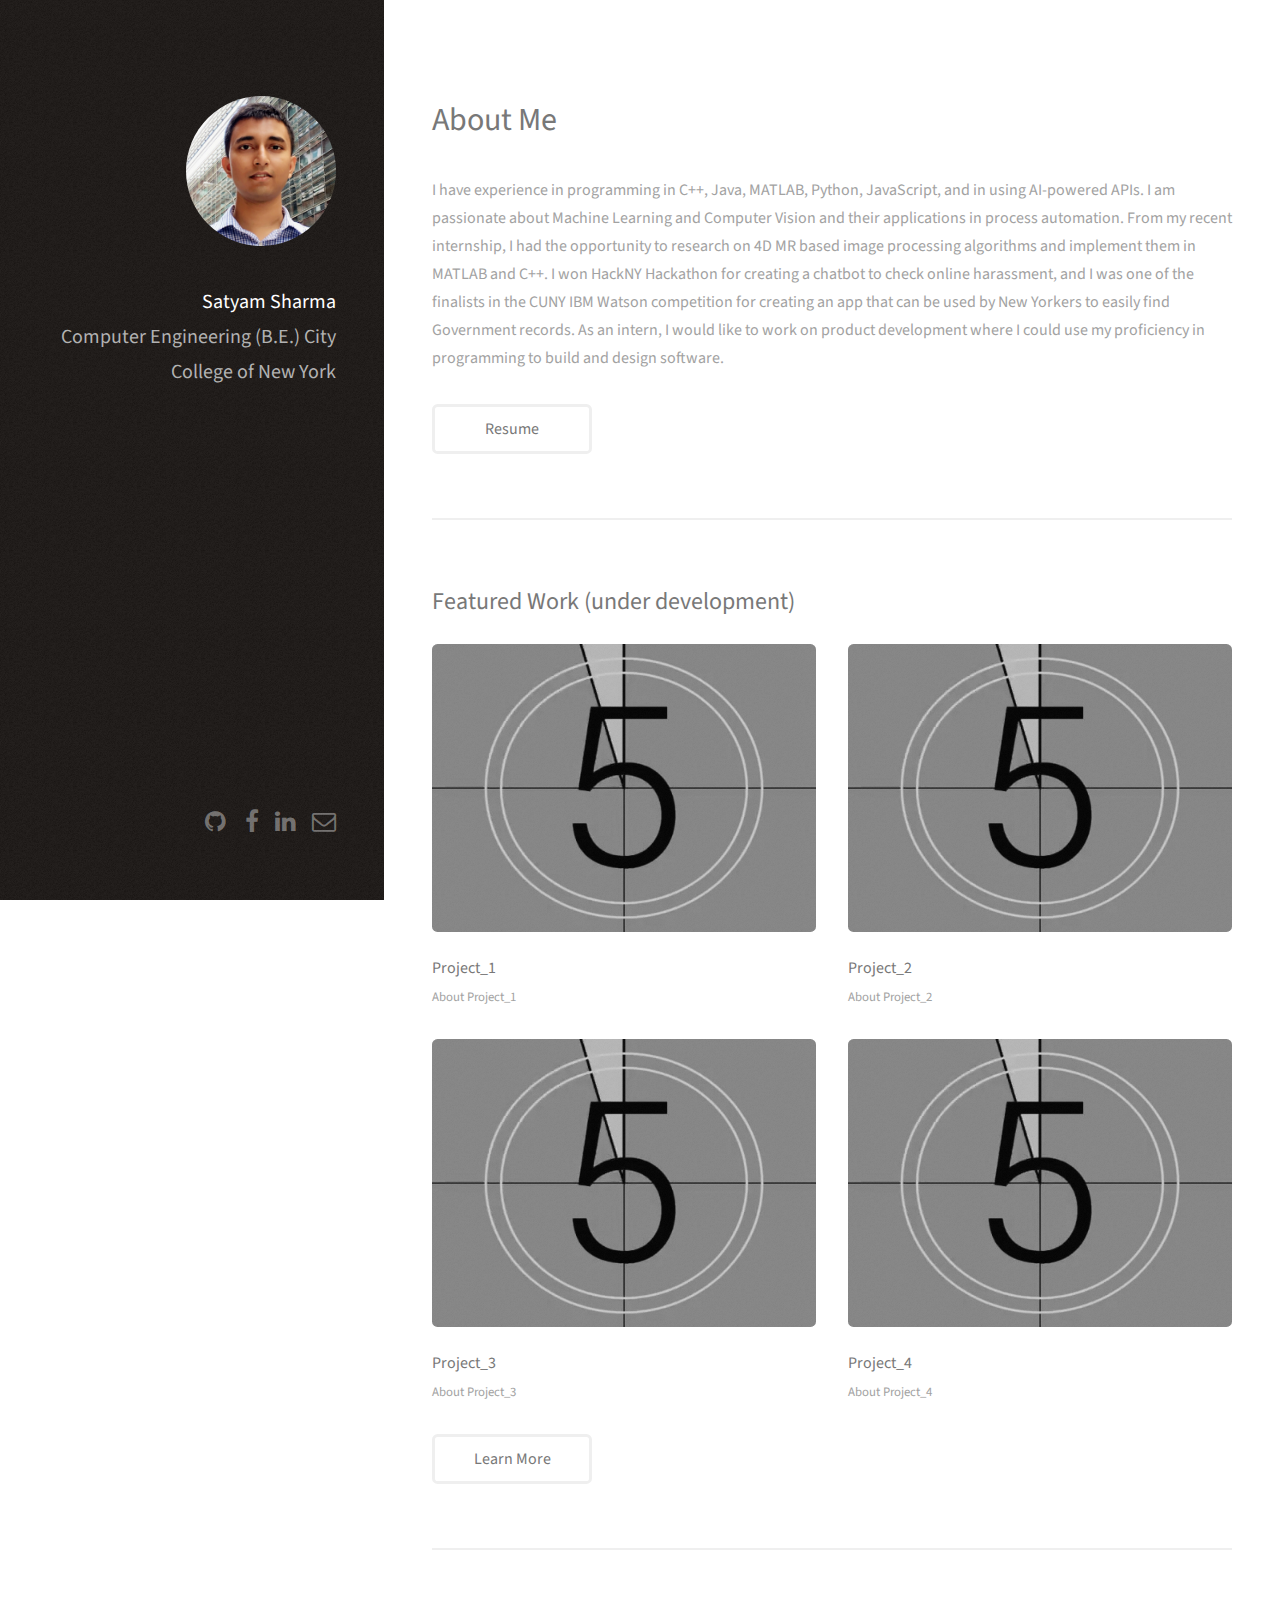
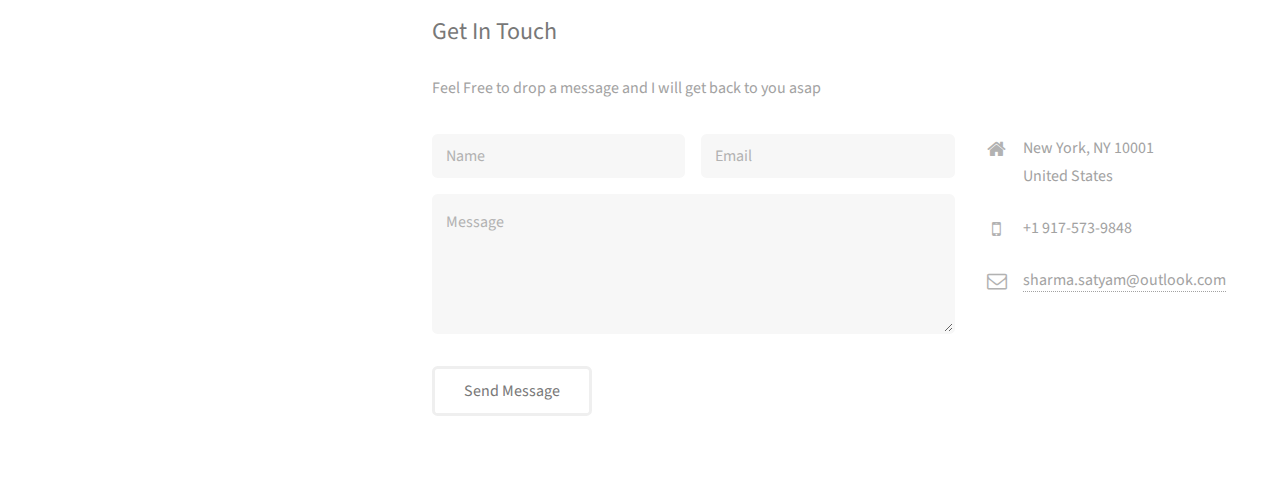
==== index.html @ 36cfca8f "typo fixed" ====
<!DOCTYPE HTML>
<html>
	<head>
		<title>Satyam Sharma</title>

		<meta name="viewport" content="width=device-width, initial-scale=1, shrink-to-fit=no">
		<meta name="description" content="Portfolio Website">
		<meta name="author" content="Satyam">
		<link rel="icon" href="images/icon.png">

		<meta charset="utf-8" />
		<meta name="viewport" content="width=device-width, initial-scale=1" />
		<!--[if lte IE 8]><script src="assets/js/ie/html5shiv.js"></script><![endif]-->
		<link rel="stylesheet" href="assets/css/main.css" />
		<!--[if lte IE 8]><link rel="stylesheet" href="assets/css/ie8.css" /><![endif]-->
	</head>
	<body id="top">

		<!-- Header -->
			<header id="header">
				<div class="inner">
					<img style="width: 150px; height: 150px; border-radius: 100%; margin-bottom: 30px" src="images/avatar.jpg" alt="" />
					<h1><strong>Satyam Sharma</strong> <br >
					<p>Computer Engineering (B.E.) </br> City College of New York</p></h1>
				</div>
			</header>

		<!-- Main -->
			<div id="main">

				<!-- One -->
					<section id="one">
						<header class="major">
							<h2>About Me</h2>
						</header>
						<p>I have experience in programming in C++, Java, MATLAB, Python, JavaScript, and in using AI-powered APIs. I am passionate about Machine Learning and Computer Vision and their applications in process automation. From my recent internship, I had the opportunity to research on 4D MR based image processing algorithms and implement them in MATLAB and C++. I won HackNY Hackathon for creating a chatbot to check online harassment, and I was one of the finalists in the CUNY IBM Watson competition for creating an app that can be used by New Yorkers to easily find Government records. As an intern, I would like to work on product development where I could use my proficiency in programming to build and design software.</p>
						<ul class="actions">
							<li><a href="https://drive.google.com/open?id=0B1ZJjN42KtjSMlp6Q01UbFJzZDg" class="button">Resume</a></li>
						</ul>
					</section>

				<!-- Two -->
					<section id="two">
						<h2>Featured Work   (under development)</h2>
						<div class="row">
							<article class="6u 12u$(xsmall) work-item">
								<a href="images/fulls/01.gif" class="image fit thumb"><img src="images/thumbs/01.gif" alt="" /></a>
								<h3>Project_1</h3>
								<p>About Project_1</p>
							</article>
							<article class="6u$ 12u$(xsmall) work-item">
								<a href="images/fulls/01.gif" class="image fit thumb"><img src="images/thumbs/01.gif" alt="" /></a>
								<h3>Project_2</h3>
								<p>About Project_2</p>
							</article>
							<article class="6u 12u$(xsmall) work-item">
								<a href="images/fulls/01.gif" class="image fit thumb"><img src="images/thumbs/01.gif" alt="" /></a>
								<h3>Project_3</h3>
								<p>About Project_3</p>
							</article>
							<article class="6u$ 12u$(xsmall) work-item">
								<a href="images/fulls/01.gif" class="image fit thumb"><img src="images/thumbs/01.gif" alt="" /></a>
								<h3>Project_4</h3>
								<p>About Project_4</p>
						</div>
						<ul class="actions">
							<li><a href="#" class="button">Learn More</a></li>
						</ul>
					</section>

				<!-- Three -->
					<section id="three">
						<h2>Get In Touch</h2>
						<p>Feel Free to drop a message and I will get back to you asap</p>
						<div class="row">
							<div class="8u 12u$(small)">
								<form method="post" action="#">
									<div class="row uniform 50%">
										<div class="6u 12u$(xsmall)"><input type="text" name="name" id="name" placeholder="Name" /></div>
										<div class="6u$ 12u$(xsmall)"><input type="email" name="email" id="email" placeholder="Email" /></div>
										<div class="12u$"><textarea name="message" id="message" placeholder="Message" rows="4"></textarea></div>
									</div>
								</form>
								<ul class="actions">
									<li><input type="submit" value="Send Message" /></li>
								</ul>
							</div>
							<div class="4u$ 12u$(small)">
								<ul class="labeled-icons">
									<li>
										<h3 class="icon fa-home"><span class="label">Address</span></h3>
										New York, NY 10001<br />
										United States
									</li>
									<li>
										<h3 class="icon fa-mobile"><span class="label">Phone</span></h3>
										+1  917-573-9848
									</li>
									<li>
										<h3 class="icon fa-envelope-o"><span class="label">Email</span></h3>
										<a href="#">sharma.satyam@outlook.com</a>
									</li>
								</ul>
							</div>
						</div>
					</section>

			</div>

		<!-- Footer -->
			<footer id="footer">
				<div class="inner">
					<ul class="icons">
						<li><a href="https://github.com/satyamsharma" class="icon fa-github"><span class="label">Github</span></a></li>
						<li><a href="https://www.facebook.com/HeySatyam" class="icon fa-facebook"><span class="label">Facebook</span></a>
						<li><a href="https://www.linkedin.com/in/heysatyam/" class="icon fa-linkedin"><span class="label">LinkedIn</span></a>
						<li><a href="mailto: sharma.satyam@outlook.com" class="icon fa-envelope-o"><span class="label">Email</span></a></li>
					</ul>
					<ul class="copyright">
						<!--<li>&copy; Satyam</li><li>Design: <a href="">HTML5</a></li>-->
					</ul>
				</div>
			</footer>

		<!-- Scripts -->
			<script src="assets/js/jquery.min.js"></script>
			<script src="assets/js/jquery.poptrox.min.js"></script>
			<script src="assets/js/skel.min.js"></script>
			<script src="assets/js/util.js"></script>
			<!--[if lte IE 8]><script src="assets/js/ie/respond.min.js"></script><![endif]-->
			<script src="assets/js/main.js"></script>

	</body>
</html>
---- assets/css/main.css ----
@import url("font-awesome.min.css");
@import url("https://fonts.googleapis.com/css?family=Source+Sans+Pro:400,400italic");

/*
	Strata by HTML5 UP
	html5up.net | @ajlkn
	Free for personal and commercial use under the CCA 3.0 license (html5up.net/license)
*/

/* Reset */

	html, body, div, span, applet, object, iframe, h1, h2, h3, h4, h5, h6, p, blockquote, pre, a, abbr, acronym, address, big, cite, code, del, dfn, em, img, ins, kbd, q, s, samp, small, strike, strong, sub, sup, tt, var, b, u, i, center, dl, dt, dd, ol, ul, li, fieldset, form, label, legend, table, caption, tbody, tfoot, thead, tr, th, td, article, aside, canvas, details, embed, figure, figcaption, footer, header, hgroup, menu, nav, output, ruby, section, summary, time, mark, audio, video {
		margin: 0;
		padding: 0;
		border: 0;
		font-size: 100%;
		font: inherit;
		vertical-align: baseline;
	}

	article, aside, details, figcaption, figure, footer, header, hgroup, menu, nav, section {
		display: block;
	}

	body {
		line-height: 1;
	}

	ol, ul {
		list-style: none;
	}

	blockquote, q {
		quotes: none;
	}

	blockquote:before, blockquote:after, q:before, q:after {
		content: '';
		content: none;
	}

	table {
		border-collapse: collapse;
		border-spacing: 0;
	}

	body {
		-webkit-text-size-adjust: none;
	}

/* Box Model */

	*, *:before, *:after {
		-moz-box-sizing: border-box;
		-webkit-box-sizing: border-box;
		box-sizing: border-box;
	}

/* Containers */

	.container {
		margin-left: auto;
		margin-right: auto;
	}

	.container.\31 25\25 {
		width: 100%;
		max-width: 1200px;
		min-width: 960px;
	}

	.container.\37 5\25 {
		width: 720px;
	}

	.container.\35 0\25 {
		width: 480px;
	}

	.container.\32 5\25 {
		width: 240px;
	}

	.container {
		width: 960px;
	}

	@media screen and (max-width: 1800px) {

		.container.\31 25\25 {
			width: 100%;
			max-width: 1200px;
			min-width: 960px;
		}

		.container.\37 5\25 {
			width: 720px;
		}

		.container.\35 0\25 {
			width: 480px;
		}

		.container.\32 5\25 {
			width: 240px;
		}

		.container {
			width: 960px;
		}

	}

	@media screen and (max-width: 1280px) {

		.container.\31 25\25 {
			width: 100%;
			max-width: 1200px;
			min-width: 960px;
		}

		.container.\37 5\25 {
			width: 720px;
		}

		.container.\35 0\25 {
			width: 480px;
		}

		.container.\32 5\25 {
			width: 240px;
		}

		.container {
			width: 960px;
		}

	}

	@media screen and (max-width: 980px) {

		.container.\31 25\25 {
			width: 100%;
			max-width: 1200px;
			min-width: 960px;
		}

		.container.\37 5\25 {
			width: 720px;
		}

		.container.\35 0\25 {
			width: 480px;
		}

		.container.\32 5\25 {
			width: 240px;
		}

		.container {
			width: 960px;
		}

	}

	@media screen and (max-width: 736px) {

		.container.\31 25\25 {
			width: 100%;
			max-width: 1200px;
			min-width: 960px;
		}

		.container.\37 5\25 {
			width: 720px;
		}

		.container.\35 0\25 {
			width: 480px;
		}

		.container.\32 5\25 {
			width: 240px;
		}

		.container {
			width: 960px;
		}

	}

	@media screen and (max-width: 480px) {

		.container.\31 25\25 {
			width: 100%;
			max-width: 1200px;
			min-width: 960px;
		}

		.container.\37 5\25 {
			width: 720px;
		}

		.container.\35 0\25 {
			width: 480px;
		}

		.container.\32 5\25 {
			width: 240px;
		}

		.container {
			width: 960px;
		}

	}

/* Grid */

	.row {
		border-bottom: solid 1px transparent;
		-moz-box-sizing: border-box;
		-webkit-box-sizing: border-box;
		box-sizing: border-box;
	}

	.row > * {
		float: left;
		-moz-box-sizing: border-box;
		-webkit-box-sizing: border-box;
		box-sizing: border-box;
	}

	.row:after, .row:before {
		content: '';
		display: block;
		clear: both;
		height: 0;
	}

	.row.uniform > * > :first-child {
		margin-top: 0;
	}

	.row.uniform > * > :last-child {
		margin-bottom: 0;
	}

	.row.\30 \25 > * {
		padding: 0 0 0 0em;
	}

	.row.\30 \25 {
		margin: 0 0 -1px 0em;
	}

	.row.uniform.\30 \25 > * {
		padding: 0em 0 0 0em;
	}

	.row.uniform.\30 \25 {
		margin: 0em 0 -1px 0em;
	}

	.row > * {
		padding: 0 0 0 2.5em;
	}

	.row {
		margin: 0 0 -1px -2.5em;
	}

	.row.uniform > * {
		padding: 2.5em 0 0 2.5em;
	}

	.row.uniform {
		margin: -2.5em 0 -1px -2.5em;
	}

	.row.\32 00\25 > * {
		padding: 0 0 0 5em;
	}

	.row.\32 00\25 {
		margin: 0 0 -1px -5em;
	}

	.row.uniform.\32 00\25 > * {
		padding: 5em 0 0 5em;
	}

	.row.uniform.\32 00\25 {
		margin: -5em 0 -1px -5em;
	}

	.row.\31 50\25 > * {
		padding: 0 0 0 3.75em;
	}

	.row.\31 50\25 {
		margin: 0 0 -1px -3.75em;
	}

	.row.uniform.\31 50\25 > * {
		padding: 3.75em 0 0 3.75em;
	}

	.row.uniform.\31 50\25 {
		margin: -3.75em 0 -1px -3.75em;
	}

	.row.\35 0\25 > * {
		padding: 0 0 0 1.25em;
	}

	.row.\35 0\25 {
		margin: 0 0 -1px -1.25em;
	}

	.row.uniform.\35 0\25 > * {
		padding: 1.25em 0 0 1.25em;
	}

	.row.uniform.\35 0\25 {
		margin: -1.25em 0 -1px -1.25em;
	}

	.row.\32 5\25 > * {
		padding: 0 0 0 0.625em;
	}

	.row.\32 5\25 {
		margin: 0 0 -1px -0.625em;
	}

	.row.uniform.\32 5\25 > * {
		padding: 0.625em 0 0 0.625em;
	}

	.row.uniform.\32 5\25 {
		margin: -0.625em 0 -1px -0.625em;
	}

	.\31 2u, .\31 2u\24 {
		width: 100%;
		clear: none;
		margin-left: 0;
	}

	.\31 1u, .\31 1u\24 {
		width: 91.6666666667%;
		clear: none;
		margin-left: 0;
	}

	.\31 0u, .\31 0u\24 {
		width: 83.3333333333%;
		clear: none;
		margin-left: 0;
	}

	.\39 u, .\39 u\24 {
		width: 75%;
		clear: none;
		margin-left: 0;
	}

	.\38 u, .\38 u\24 {
		width: 66.6666666667%;
		clear: none;
		margin-left: 0;
	}

	.\37 u, .\37 u\24 {
		width: 58.3333333333%;
		clear: none;
		margin-left: 0;
	}

	.\36 u, .\36 u\24 {
		width: 50%;
		clear: none;
		margin-left: 0;
	}

	.\35 u, .\35 u\24 {
		width: 41.6666666667%;
		clear: none;
		margin-left: 0;
	}

	.\34 u, .\34 u\24 {
		width: 33.3333333333%;
		clear: none;
		margin-left: 0;
	}

	.\33 u, .\33 u\24 {
		width: 25%;
		clear: none;
		margin-left: 0;
	}

	.\32 u, .\32 u\24 {
		width: 16.6666666667%;
		clear: none;
		margin-left: 0;
	}

	.\31 u, .\31 u\24 {
		width: 8.3333333333%;
		clear: none;
		margin-left: 0;
	}

	.\31 2u\24 + *,
	.\31 1u\24 + *,
	.\31 0u\24 + *,
	.\39 u\24 + *,
	.\38 u\24 + *,
	.\37 u\24 + *,
	.\36 u\24 + *,
	.\35 u\24 + *,
	.\34 u\24 + *,
	.\33 u\24 + *,
	.\32 u\24 + *,
	.\31 u\24 + * {
		clear: left;
	}

	.\-11u {
		margin-left: 91.66667%;
	}

	.\-10u {
		margin-left: 83.33333%;
	}

	.\-9u {
		margin-left: 75%;
	}

	.\-8u {
		margin-left: 66.66667%;
	}

	.\-7u {
		margin-left: 58.33333%;
	}

	.\-6u {
		margin-left: 50%;
	}

	.\-5u {
		margin-left: 41.66667%;
	}

	.\-4u {
		margin-left: 33.33333%;
	}

	.\-3u {
		margin-left: 25%;
	}

	.\-2u {
		margin-left: 16.66667%;
	}

	.\-1u {
		margin-left: 8.33333%;
	}

	@media screen and (max-width: 1800px) {

		.row > * {
			padding: 0 0 0 2.5em;
		}

		.row {
			margin: 0 0 -1px -2.5em;
		}

		.row.uniform > * {
			padding: 2.5em 0 0 2.5em;
		}

		.row.uniform {
			margin: -2.5em 0 -1px -2.5em;
		}

		.row.\32 00\25 > * {
			padding: 0 0 0 5em;
		}

		.row.\32 00\25 {
			margin: 0 0 -1px -5em;
		}

		.row.uniform.\32 00\25 > * {
			padding: 5em 0 0 5em;
		}

		.row.uniform.\32 00\25 {
			margin: -5em 0 -1px -5em;
		}

		.row.\31 50\25 > * {
			padding: 0 0 0 3.75em;
		}

		.row.\31 50\25 {
			margin: 0 0 -1px -3.75em;
		}

		.row.uniform.\31 50\25 > * {
			padding: 3.75em 0 0 3.75em;
		}

		.row.uniform.\31 50\25 {
			margin: -3.75em 0 -1px -3.75em;
		}

		.row.\35 0\25 > * {
			padding: 0 0 0 1.25em;
		}

		.row.\35 0\25 {
			margin: 0 0 -1px -1.25em;
		}

		.row.uniform.\35 0\25 > * {
			padding: 1.25em 0 0 1.25em;
		}

		.row.uniform.\35 0\25 {
			margin: -1.25em 0 -1px -1.25em;
		}

		.row.\32 5\25 > * {
			padding: 0 0 0 0.625em;
		}

		.row.\32 5\25 {
			margin: 0 0 -1px -0.625em;
		}

		.row.uniform.\32 5\25 > * {
			padding: 0.625em 0 0 0.625em;
		}

		.row.uniform.\32 5\25 {
			margin: -0.625em 0 -1px -0.625em;
		}

		.\31 2u\28xlarge\29, .\31 2u\24\28xlarge\29 {
			width: 100%;
			clear: none;
			margin-left: 0;
		}

		.\31 1u\28xlarge\29, .\31 1u\24\28xlarge\29 {
			width: 91.6666666667%;
			clear: none;
			margin-left: 0;
		}

		.\31 0u\28xlarge\29, .\31 0u\24\28xlarge\29 {
			width: 83.3333333333%;
			clear: none;
			margin-left: 0;
		}

		.\39 u\28xlarge\29, .\39 u\24\28xlarge\29 {
			width: 75%;
			clear: none;
			margin-left: 0;
		}

		.\38 u\28xlarge\29, .\38 u\24\28xlarge\29 {
			width: 66.6666666667%;
			clear: none;
			margin-left: 0;
		}

		.\37 u\28xlarge\29, .\37 u\24\28xlarge\29 {
			width: 58.3333333333%;
			clear: none;
			margin-left: 0;
		}

		.\36 u\28xlarge\29, .\36 u\24\28xlarge\29 {
			width: 50%;
			clear: none;
			margin-left: 0;
		}

		.\35 u\28xlarge\29, .\35 u\24\28xlarge\29 {
			width: 41.6666666667%;
			clear: none;
			margin-left: 0;
		}

		.\34 u\28xlarge\29, .\34 u\24\28xlarge\29 {
			width: 33.3333333333%;
			clear: none;
			margin-left: 0;
		}

		.\33 u\28xlarge\29, .\33 u\24\28xlarge\29 {
			width: 25%;
			clear: none;
			margin-left: 0;
		}

		.\32 u\28xlarge\29, .\32 u\24\28xlarge\29 {
			width: 16.6666666667%;
			clear: none;
			margin-left: 0;
		}

		.\31 u\28xlarge\29, .\31 u\24\28xlarge\29 {
			width: 8.3333333333%;
			clear: none;
			margin-left: 0;
		}

		.\31 2u\24\28xlarge\29 + *,
		.\31 1u\24\28xlarge\29 + *,
		.\31 0u\24\28xlarge\29 + *,
		.\39 u\24\28xlarge\29 + *,
		.\38 u\24\28xlarge\29 + *,
		.\37 u\24\28xlarge\29 + *,
		.\36 u\24\28xlarge\29 + *,
		.\35 u\24\28xlarge\29 + *,
		.\34 u\24\28xlarge\29 + *,
		.\33 u\24\28xlarge\29 + *,
		.\32 u\24\28xlarge\29 + *,
		.\31 u\24\28xlarge\29 + * {
			clear: left;
		}

		.\-11u\28xlarge\29 {
			margin-left: 91.66667%;
		}

		.\-10u\28xlarge\29 {
			margin-left: 83.33333%;
		}

		.\-9u\28xlarge\29 {
			margin-left: 75%;
		}

		.\-8u\28xlarge\29 {
			margin-left: 66.66667%;
		}

		.\-7u\28xlarge\29 {
			margin-left: 58.33333%;
		}

		.\-6u\28xlarge\29 {
			margin-left: 50%;
		}

		.\-5u\28xlarge\29 {
			margin-left: 41.66667%;
		}

		.\-4u\28xlarge\29 {
			margin-left: 33.33333%;
		}

		.\-3u\28xlarge\29 {
			margin-left: 25%;
		}

		.\-2u\28xlarge\29 {
			margin-left: 16.66667%;
		}

		.\-1u\28xlarge\29 {
			margin-left: 8.33333%;
		}

	}

	@media screen and (max-width: 1280px) {

		.row > * {
			padding: 0 0 0 2em;
		}

		.row {
			margin: 0 0 -1px -2em;
		}

		.row.uniform > * {
			padding: 2em 0 0 2em;
		}

		.row.uniform {
			margin: -2em 0 -1px -2em;
		}

		.row.\32 00\25 > * {
			padding: 0 0 0 4em;
		}

		.row.\32 00\25 {
			margin: 0 0 -1px -4em;
		}

		.row.uniform.\32 00\25 > * {
			padding: 4em 0 0 4em;
		}

		.row.uniform.\32 00\25 {
			margin: -4em 0 -1px -4em;
		}

		.row.\31 50\25 > * {
			padding: 0 0 0 3em;
		}

		.row.\31 50\25 {
			margin: 0 0 -1px -3em;
		}

		.row.uniform.\31 50\25 > * {
			padding: 3em 0 0 3em;
		}

		.row.uniform.\31 50\25 {
			margin: -3em 0 -1px -3em;
		}

		.row.\35 0\25 > * {
			padding: 0 0 0 1em;
		}

		.row.\35 0\25 {
			margin: 0 0 -1px -1em;
		}

		.row.uniform.\35 0\25 > * {
			padding: 1em 0 0 1em;
		}

		.row.uniform.\35 0\25 {
			margin: -1em 0 -1px -1em;
		}

		.row.\32 5\25 > * {
			padding: 0 0 0 0.5em;
		}

		.row.\32 5\25 {
			margin: 0 0 -1px -0.5em;
		}

		.row.uniform.\32 5\25 > * {
			padding: 0.5em 0 0 0.5em;
		}

		.row.uniform.\32 5\25 {
			margin: -0.5em 0 -1px -0.5em;
		}

		.\31 2u\28large\29, .\31 2u\24\28large\29 {
			width: 100%;
			clear: none;
			margin-left: 0;
		}

		.\31 1u\28large\29, .\31 1u\24\28large\29 {
			width: 91.6666666667%;
			clear: none;
			margin-left: 0;
		}

		.\31 0u\28large\29, .\31 0u\24\28large\29 {
			width: 83.3333333333%;
			clear: none;
			margin-left: 0;
		}

		.\39 u\28large\29, .\39 u\24\28large\29 {
			width: 75%;
			clear: none;
			margin-left: 0;
		}

		.\38 u\28large\29, .\38 u\24\28large\29 {
			width: 66.6666666667%;
			clear: none;
			margin-left: 0;
		}

		.\37 u\28large\29, .\37 u\24\28large\29 {
			width: 58.3333333333%;
			clear: none;
			margin-left: 0;
		}

		.\36 u\28large\29, .\36 u\24\28large\29 {
			width: 50%;
			clear: none;
			margin-left: 0;
		}

		.\35 u\28large\29, .\35 u\24\28large\29 {
			width: 41.6666666667%;
			clear: none;
			margin-left: 0;
		}

		.\34 u\28large\29, .\34 u\24\28large\29 {
			width: 33.3333333333%;
			clear: none;
			margin-left: 0;
		}

		.\33 u\28large\29, .\33 u\24\28large\29 {
			width: 25%;
			clear: none;
			margin-left: 0;
		}

		.\32 u\28large\29, .\32 u\24\28large\29 {
			width: 16.6666666667%;
			clear: none;
			margin-left: 0;
		}

		.\31 u\28large\29, .\31 u\24\28large\29 {
			width: 8.3333333333%;
			clear: none;
			margin-left: 0;
		}

		.\31 2u\24\28large\29 + *,
		.\31 1u\24\28large\29 + *,
		.\31 0u\24\28large\29 + *,
		.\39 u\24\28large\29 + *,
		.\38 u\24\28large\29 + *,
		.\37 u\24\28large\29 + *,
		.\36 u\24\28large\29 + *,
		.\35 u\24\28large\29 + *,
		.\34 u\24\28large\29 + *,
		.\33 u\24\28large\29 + *,
		.\32 u\24\28large\29 + *,
		.\31 u\24\28large\29 + * {
			clear: left;
		}

		.\-11u\28large\29 {
			margin-left: 91.66667%;
		}

		.\-10u\28large\29 {
			margin-left: 83.33333%;
		}

		.\-9u\28large\29 {
			margin-left: 75%;
		}

		.\-8u\28large\29 {
			margin-left: 66.66667%;
		}

		.\-7u\28large\29 {
			margin-left: 58.33333%;
		}

		.\-6u\28large\29 {
			margin-left: 50%;
		}

		.\-5u\28large\29 {
			margin-left: 41.66667%;
		}

		.\-4u\28large\29 {
			margin-left: 33.33333%;
		}

		.\-3u\28large\29 {
			margin-left: 25%;
		}

		.\-2u\28large\29 {
			margin-left: 16.66667%;
		}

		.\-1u\28large\29 {
			margin-left: 8.33333%;
		}

	}

	@media screen and (max-width: 980px) {

		.row > * {
			padding: 0 0 0 2em;
		}

		.row {
			margin: 0 0 -1px -2em;
		}

		.row.uniform > * {
			padding: 2em 0 0 2em;
		}

		.row.uniform {
			margin: -2em 0 -1px -2em;
		}

		.row.\32 00\25 > * {
			padding: 0 0 0 4em;
		}

		.row.\32 00\25 {
			margin: 0 0 -1px -4em;
		}

		.row.uniform.\32 00\25 > * {
			padding: 4em 0 0 4em;
		}

		.row.uniform.\32 00\25 {
			margin: -4em 0 -1px -4em;
		}

		.row.\31 50\25 > * {
			padding: 0 0 0 3em;
		}

		.row.\31 50\25 {
			margin: 0 0 -1px -3em;
		}

		.row.uniform.\31 50\25 > * {
			padding: 3em 0 0 3em;
		}

		.row.uniform.\31 50\25 {
			margin: -3em 0 -1px -3em;
		}

		.row.\35 0\25 > * {
			padding: 0 0 0 1em;
		}

		.row.\35 0\25 {
			margin: 0 0 -1px -1em;
		}

		.row.uniform.\35 0\25 > * {
			padding: 1em 0 0 1em;
		}

		.row.uniform.\35 0\25 {
			margin: -1em 0 -1px -1em;
		}

		.row.\32 5\25 > * {
			padding: 0 0 0 0.5em;
		}

		.row.\32 5\25 {
			margin: 0 0 -1px -0.5em;
		}

		.row.uniform.\32 5\25 > * {
			padding: 0.5em 0 0 0.5em;
		}

		.row.uniform.\32 5\25 {
			margin: -0.5em 0 -1px -0.5em;
		}

		.\31 2u\28medium\29, .\31 2u\24\28medium\29 {
			width: 100%;
			clear: none;
			margin-left: 0;
		}

		.\31 1u\28medium\29, .\31 1u\24\28medium\29 {
			width: 91.6666666667%;
			clear: none;
			margin-left: 0;
		}

		.\31 0u\28medium\29, .\31 0u\24\28medium\29 {
			width: 83.3333333333%;
			clear: none;
			margin-left: 0;
		}

		.\39 u\28medium\29, .\39 u\24\28medium\29 {
			width: 75%;
			clear: none;
			margin-left: 0;
		}

		.\38 u\28medium\29, .\38 u\24\28medium\29 {
			width: 66.6666666667%;
			clear: none;
			margin-left: 0;
		}

		.\37 u\28medium\29, .\37 u\24\28medium\29 {
			width: 58.3333333333%;
			clear: none;
			margin-left: 0;
		}

		.\36 u\28medium\29, .\36 u\24\28medium\29 {
			width: 50%;
			clear: none;
			margin-left: 0;
		}

		.\35 u\28medium\29, .\35 u\24\28medium\29 {
			width: 41.6666666667%;
			clear: none;
			margin-left: 0;
		}

		.\34 u\28medium\29, .\34 u\24\28medium\29 {
			width: 33.3333333333%;
			clear: none;
			margin-left: 0;
		}

		.\33 u\28medium\29, .\33 u\24\28medium\29 {
			width: 25%;
			clear: none;
			margin-left: 0;
		}

		.\32 u\28medium\29, .\32 u\24\28medium\29 {
			width: 16.6666666667%;
			clear: none;
			margin-left: 0;
		}

		.\31 u\28medium\29, .\31 u\24\28medium\29 {
			width: 8.3333333333%;
			clear: none;
			margin-left: 0;
		}

		.\31 2u\24\28medium\29 + *,
		.\31 1u\24\28medium\29 + *,
		.\31 0u\24\28medium\29 + *,
		.\39 u\24\28medium\29 + *,
		.\38 u\24\28medium\29 + *,
		.\37 u\24\28medium\29 + *,
		.\36 u\24\28medium\29 + *,
		.\35 u\24\28medium\29 + *,
		.\34 u\24\28medium\29 + *,
		.\33 u\24\28medium\29 + *,
		.\32 u\24\28medium\29 + *,
		.\31 u\24\28medium\29 + * {
			clear: left;
		}

		.\-11u\28medium\29 {
			margin-left: 91.66667%;
		}

		.\-10u\28medium\29 {
			margin-left: 83.33333%;
		}

		.\-9u\28medium\29 {
			margin-left: 75%;
		}

		.\-8u\28medium\29 {
			margin-left: 66.66667%;
		}

		.\-7u\28medium\29 {
			margin-left: 58.33333%;
		}

		.\-6u\28medium\29 {
			margin-left: 50%;
		}

		.\-5u\28medium\29 {
			margin-left: 41.66667%;
		}

		.\-4u\28medium\29 {
			margin-left: 33.33333%;
		}

		.\-3u\28medium\29 {
			margin-left: 25%;
		}

		.\-2u\28medium\29 {
			margin-left: 16.66667%;
		}

		.\-1u\28medium\29 {
			margin-left: 8.33333%;
		}

	}

	@media screen and (max-width: 736px) {

		.row > * {
			padding: 0 0 0 1.5em;
		}

		.row {
			margin: 0 0 -1px -1.5em;
		}

		.row.uniform > * {
			padding: 1.5em 0 0 1.5em;
		}

		.row.uniform {
			margin: -1.5em 0 -1px -1.5em;
		}

		.row.\32 00\25 > * {
			padding: 0 0 0 3em;
		}

		.row.\32 00\25 {
			margin: 0 0 -1px -3em;
		}

		.row.uniform.\32 00\25 > * {
			padding: 3em 0 0 3em;
		}

		.row.uniform.\32 00\25 {
			margin: -3em 0 -1px -3em;
		}

		.row.\31 50\25 > * {
			padding: 0 0 0 2.25em;
		}

		.row.\31 50\25 {
			margin: 0 0 -1px -2.25em;
		}

		.row.uniform.\31 50\25 > * {
			padding: 2.25em 0 0 2.25em;
		}

		.row.uniform.\31 50\25 {
			margin: -2.25em 0 -1px -2.25em;
		}

		.row.\35 0\25 > * {
			padding: 0 0 0 0.75em;
		}

		.row.\35 0\25 {
			margin: 0 0 -1px -0.75em;
		}

		.row.uniform.\35 0\25 > * {
			padding: 0.75em 0 0 0.75em;
		}

		.row.uniform.\35 0\25 {
			margin: -0.75em 0 -1px -0.75em;
		}

		.row.\32 5\25 > * {
			padding: 0 0 0 0.375em;
		}

		.row.\32 5\25 {
			margin: 0 0 -1px -0.375em;
		}

		.row.uniform.\32 5\25 > * {
			padding: 0.375em 0 0 0.375em;
		}

		.row.uniform.\32 5\25 {
			margin: -0.375em 0 -1px -0.375em;
		}

		.\31 2u\28small\29, .\31 2u\24\28small\29 {
			width: 100%;
			clear: none;
			margin-left: 0;
		}

		.\31 1u\28small\29, .\31 1u\24\28small\29 {
			width: 91.6666666667%;
			clear: none;
			margin-left: 0;
		}

		.\31 0u\28small\29, .\31 0u\24\28small\29 {
			width: 83.3333333333%;
			clear: none;
			margin-left: 0;
		}

		.\39 u\28small\29, .\39 u\24\28small\29 {
			width: 75%;
			clear: none;
			margin-left: 0;
		}

		.\38 u\28small\29, .\38 u\24\28small\29 {
			width: 66.6666666667%;
			clear: none;
			margin-left: 0;
		}

		.\37 u\28small\29, .\37 u\24\28small\29 {
			width: 58.3333333333%;
			clear: none;
			margin-left: 0;
		}

		.\36 u\28small\29, .\36 u\24\28small\29 {
			width: 50%;
			clear: none;
			margin-left: 0;
		}

		.\35 u\28small\29, .\35 u\24\28small\29 {
			width: 41.6666666667%;
			clear: none;
			margin-left: 0;
		}

		.\34 u\28small\29, .\34 u\24\28small\29 {
			width: 33.3333333333%;
			clear: none;
			margin-left: 0;
		}

		.\33 u\28small\29, .\33 u\24\28small\29 {
			width: 25%;
			clear: none;
			margin-left: 0;
		}

		.\32 u\28small\29, .\32 u\24\28small\29 {
			width: 16.6666666667%;
			clear: none;
			margin-left: 0;
		}

		.\31 u\28small\29, .\31 u\24\28small\29 {
			width: 8.3333333333%;
			clear: none;
			margin-left: 0;
		}

		.\31 2u\24\28small\29 + *,
		.\31 1u\24\28small\29 + *,
		.\31 0u\24\28small\29 + *,
		.\39 u\24\28small\29 + *,
		.\38 u\24\28small\29 + *,
		.\37 u\24\28small\29 + *,
		.\36 u\24\28small\29 + *,
		.\35 u\24\28small\29 + *,
		.\34 u\24\28small\29 + *,
		.\33 u\24\28small\29 + *,
		.\32 u\24\28small\29 + *,
		.\31 u\24\28small\29 + * {
			clear: left;
		}

		.\-11u\28small\29 {
			margin-left: 91.66667%;
		}

		.\-10u\28small\29 {
			margin-left: 83.33333%;
		}

		.\-9u\28small\29 {
			margin-left: 75%;
		}

		.\-8u\28small\29 {
			margin-left: 66.66667%;
		}

		.\-7u\28small\29 {
			margin-left: 58.33333%;
		}

		.\-6u\28small\29 {
			margin-left: 50%;
		}

		.\-5u\28small\29 {
			margin-left: 41.66667%;
		}

		.\-4u\28small\29 {
			margin-left: 33.33333%;
		}

		.\-3u\28small\29 {
			margin-left: 25%;
		}

		.\-2u\28small\29 {
			margin-left: 16.66667%;
		}

		.\-1u\28small\29 {
			margin-left: 8.33333%;
		}

	}

	@media screen and (max-width: 480px) {

		.row > * {
			padding: 0 0 0 1.5em;
		}

		.row {
			margin: 0 0 -1px -1.5em;
		}

		.row.uniform > * {
			padding: 1.5em 0 0 1.5em;
		}

		.row.uniform {
			margin: -1.5em 0 -1px -1.5em;
		}

		.row.\32 00\25 > * {
			padding: 0 0 0 3em;
		}

		.row.\32 00\25 {
			margin: 0 0 -1px -3em;
		}

		.row.uniform.\32 00\25 > * {
			padding: 3em 0 0 3em;
		}

		.row.uniform.\32 00\25 {
			margin: -3em 0 -1px -3em;
		}

		.row.\31 50\25 > * {
			padding: 0 0 0 2.25em;
		}

		.row.\31 50\25 {
			margin: 0 0 -1px -2.25em;
		}

		.row.uniform.\31 50\25 > * {
			padding: 2.25em 0 0 2.25em;
		}

		.row.uniform.\31 50\25 {
			margin: -2.25em 0 -1px -2.25em;
		}

		.row.\35 0\25 > * {
			padding: 0 0 0 0.75em;
		}

		.row.\35 0\25 {
			margin: 0 0 -1px -0.75em;
		}

		.row.uniform.\35 0\25 > * {
			padding: 0.75em 0 0 0.75em;
		}

		.row.uniform.\35 0\25 {
			margin: -0.75em 0 -1px -0.75em;
		}

		.row.\32 5\25 > * {
			padding: 0 0 0 0.375em;
		}

		.row.\32 5\25 {
			margin: 0 0 -1px -0.375em;
		}

		.row.uniform.\32 5\25 > * {
			padding: 0.375em 0 0 0.375em;
		}

		.row.uniform.\32 5\25 {
			margin: -0.375em 0 -1px -0.375em;
		}

		.\31 2u\28xsmall\29, .\31 2u\24\28xsmall\29 {
			width: 100%;
			clear: none;
			margin-left: 0;
		}

		.\31 1u\28xsmall\29, .\31 1u\24\28xsmall\29 {
			width: 91.6666666667%;
			clear: none;
			margin-left: 0;
		}

		.\31 0u\28xsmall\29, .\31 0u\24\28xsmall\29 {
			width: 83.3333333333%;
			clear: none;
			margin-left: 0;
		}

		.\39 u\28xsmall\29, .\39 u\24\28xsmall\29 {
			width: 75%;
			clear: none;
			margin-left: 0;
		}

		.\38 u\28xsmall\29, .\38 u\24\28xsmall\29 {
			width: 66.6666666667%;
			clear: none;
			margin-left: 0;
		}

		.\37 u\28xsmall\29, .\37 u\24\28xsmall\29 {
			width: 58.3333333333%;
			clear: none;
			margin-left: 0;
		}

		.\36 u\28xsmall\29, .\36 u\24\28xsmall\29 {
			width: 50%;
			clear: none;
			margin-left: 0;
		}

		.\35 u\28xsmall\29, .\35 u\24\28xsmall\29 {
			width: 41.6666666667%;
			clear: none;
			margin-left: 0;
		}

		.\34 u\28xsmall\29, .\34 u\24\28xsmall\29 {
			width: 33.3333333333%;
			clear: none;
			margin-left: 0;
		}

		.\33 u\28xsmall\29, .\33 u\24\28xsmall\29 {
			width: 25%;
			clear: none;
			margin-left: 0;
		}

		.\32 u\28xsmall\29, .\32 u\24\28xsmall\29 {
			width: 16.6666666667%;
			clear: none;
			margin-left: 0;
		}

		.\31 u\28xsmall\29, .\31 u\24\28xsmall\29 {
			width: 8.3333333333%;
			clear: none;
			margin-left: 0;
		}

		.\31 2u\24\28xsmall\29 + *,
		.\31 1u\24\28xsmall\29 + *,
		.\31 0u\24\28xsmall\29 + *,
		.\39 u\24\28xsmall\29 + *,
		.\38 u\24\28xsmall\29 + *,
		.\37 u\24\28xsmall\29 + *,
		.\36 u\24\28xsmall\29 + *,
		.\35 u\24\28xsmall\29 + *,
		.\34 u\24\28xsmall\29 + *,
		.\33 u\24\28xsmall\29 + *,
		.\32 u\24\28xsmall\29 + *,
		.\31 u\24\28xsmall\29 + * {
			clear: left;
		}

		.\-11u\28xsmall\29 {
			margin-left: 91.66667%;
		}

		.\-10u\28xsmall\29 {
			margin-left: 83.33333%;
		}

		.\-9u\28xsmall\29 {
			margin-left: 75%;
		}

		.\-8u\28xsmall\29 {
			margin-left: 66.66667%;
		}

		.\-7u\28xsmall\29 {
			margin-left: 58.33333%;
		}

		.\-6u\28xsmall\29 {
			margin-left: 50%;
		}

		.\-5u\28xsmall\29 {
			margin-left: 41.66667%;
		}

		.\-4u\28xsmall\29 {
			margin-left: 33.33333%;
		}

		.\-3u\28xsmall\29 {
			margin-left: 25%;
		}

		.\-2u\28xsmall\29 {
			margin-left: 16.66667%;
		}

		.\-1u\28xsmall\29 {
			margin-left: 8.33333%;
		}

	}

/* Basic */

	body {
		background: #fff;
	}

		body.is-loading *, body.is-loading *:before, body.is-loading *:after {
			-moz-animation: none !important;
			-webkit-animation: none !important;
			-ms-animation: none !important;
			animation: none !important;
			-moz-transition: none !important;
			-webkit-transition: none !important;
			-ms-transition: none !important;
			transition: none !important;
		}

	body, input, select, textarea {
		color: #a2a2a2;
		font-family: "Source Sans Pro", Helvetica, sans-serif;
		font-size: 16pt;
		font-weight: 400;
		line-height: 1.75em;
	}

	a {
		-moz-transition: color 0.2s ease-in-out, border-color 0.2s ease-in-out;
		-webkit-transition: color 0.2s ease-in-out, border-color 0.2s ease-in-out;
		-ms-transition: color 0.2s ease-in-out, border-color 0.2s ease-in-out;
		transition: color 0.2s ease-in-out, border-color 0.2s ease-in-out;
		border-bottom: dotted 1px;
		color: #49bf9d;
		text-decoration: none;
	}

		a:hover {
			border-bottom-color: transparent;
			color: #49bf9d !important;
			text-decoration: none;
		}

	strong, b {
		color: #787878;
		font-weight: 400;
	}

	em, i {
		font-style: italic;
	}

	p {
		margin: 0 0 2em 0;
	}

	h1, h2, h3, h4, h5, h6 {
		color: #787878;
		font-weight: 400;
		line-height: 1em;
		margin: 0 0 1em 0;
	}

		h1 a, h2 a, h3 a, h4 a, h5 a, h6 a {
			color: inherit;
			text-decoration: none;
		}

	h1 {
		font-size: 2em;
		line-height: 1.5em;
	}

	h2 {
		font-size: 1.5em;
		line-height: 1.5em;
	}

	h3 {
		font-size: 1.25em;
		line-height: 1.5em;
	}

	h4 {
		font-size: 1.1em;
		line-height: 1.5em;
	}

	h5 {
		font-size: 0.9em;
		line-height: 1.5em;
	}

	h6 {
		font-size: 0.7em;
		line-height: 1.5em;
	}

	sub {
		font-size: 0.8em;
		position: relative;
		top: 0.5em;
	}

	sup {
		font-size: 0.8em;
		position: relative;
		top: -0.5em;
	}

	hr {
		border: 0;
		border-bottom: solid 2px #efefef;
		margin: 2em 0;
	}

		hr.major {
			margin: 3em 0;
		}

	blockquote {
		border-left: solid 6px #efefef;
		font-style: italic;
		margin: 0 0 2em 0;
		padding: 0.5em 0 0.5em 1.5em;
	}

	code {
		background: #f7f7f7;
		border-radius: 0.35em;
		border: solid 2px #efefef;
		font-family: "Courier New", monospace;
		font-size: 0.9em;
		margin: 0 0.25em;
		padding: 0.25em 0.65em;
	}

	pre {
		-webkit-overflow-scrolling: touch;
		font-family: "Courier New", monospace;
		font-size: 0.9em;
		margin: 0 0 2em 0;
	}

		pre code {
			display: block;
			line-height: 1.75em;
			padding: 1em 1.5em;
			overflow-x: auto;
		}

	.align-left {
		text-align: left;
	}

	.align-center {
		text-align: center;
	}

	.align-right {
		text-align: right;
	}

/* Section/Article */

	section.special, article.special {
		text-align: center;
	}

	header p {
		color: #b2b2b2;
		position: relative;
		margin: 0 0 1.5em 0;
	}

	header h2 + p {
		font-size: 1.25em;
		margin-top: -1em;
		line-height: 1.5em;
	}

	header h3 + p {
		font-size: 1.1em;
		margin-top: -0.8em;
		line-height: 1.5em;
	}

	header h4 + p,
	header h5 + p,
	header h6 + p {
		font-size: 0.9em;
		margin-top: -0.6em;
		line-height: 1.5em;
	}

	header.major h2 {
		font-size: 2em;
	}

/* Form */

	form {
		margin: 0 0 2em 0;
	}

	label {
		color: #787878;
		display: block;
		font-size: 0.9em;
		font-weight: 400;
		margin: 0 0 1em 0;
	}

	input[type="text"],
	input[type="password"],
	input[type="email"],
	select,
	textarea {
		-moz-appearance: none;
		-webkit-appearance: none;
		-ms-appearance: none;
		appearance: none;
		background: #f7f7f7;
		border-radius: 0.35em;
		border: solid 2px transparent;
		color: inherit;
		display: block;
		outline: 0;
		padding: 0 0.75em;
		text-decoration: none;
		width: 100%;
	}

		input[type="text"]:invalid,
		input[type="password"]:invalid,
		input[type="email"]:invalid,
		select:invalid,
		textarea:invalid {
			box-shadow: none;
		}

		input[type="text"]:focus,
		input[type="password"]:focus,
		input[type="email"]:focus,
		select:focus,
		textarea:focus {
			border-color: #49bf9d;
		}

	.select-wrapper {
		text-decoration: none;
		display: block;
		position: relative;
	}

		.select-wrapper:before {
			-moz-osx-font-smoothing: grayscale;
			-webkit-font-smoothing: antialiased;
			font-family: FontAwesome;
			font-style: normal;
			font-weight: normal;
			text-transform: none !important;
		}

		.select-wrapper:before {
			color: #dfdfdf;
			content: '\f078';
			display: block;
			height: 2.75em;
			line-height: 2.75em;
			pointer-events: none;
			position: absolute;
			right: 0;
			text-align: center;
			top: 0;
			width: 2.75em;
		}

		.select-wrapper select::-ms-expand {
			display: none;
		}

	input[type="text"],
	input[type="password"],
	input[type="email"],
	select {
		height: 2.75em;
	}

	textarea {
		padding: 0.75em;
	}

	input[type="checkbox"],
	input[type="radio"] {
		-moz-appearance: none;
		-webkit-appearance: none;
		-ms-appearance: none;
		appearance: none;
		display: block;
		float: left;
		margin-right: -2em;
		opacity: 0;
		width: 1em;
		z-index: -1;
	}

		input[type="checkbox"] + label,
		input[type="radio"] + label {
			text-decoration: none;
			color: #a2a2a2;
			cursor: pointer;
			display: inline-block;
			font-size: 1em;
			font-weight: 400;
			padding-left: 2.4em;
			padding-right: 0.75em;
			position: relative;
		}

			input[type="checkbox"] + label:before,
			input[type="radio"] + label:before {
				-moz-osx-font-smoothing: grayscale;
				-webkit-font-smoothing: antialiased;
				font-family: FontAwesome;
				font-style: normal;
				font-weight: normal;
				text-transform: none !important;
			}

			input[type="checkbox"] + label:before,
			input[type="radio"] + label:before {
				background: #f7f7f7;
				border-radius: 0.35em;
				border: solid 2px transparent;
				content: '';
				display: inline-block;
				height: 1.65em;
				left: 0;
				line-height: 1.58125em;
				position: absolute;
				text-align: center;
				top: 0;
				width: 1.65em;
			}

		input[type="checkbox"]:checked + label:before,
		input[type="radio"]:checked + label:before {
			background: #787878;
			border-color: #787878;
			color: #fff;
			content: '\f00c';
		}

		input[type="checkbox"]:focus + label:before,
		input[type="radio"]:focus + label:before {
			border-color: #49bf9d;
		}

	input[type="checkbox"] + label:before {
		border-radius: 0.35em;
	}

	input[type="radio"] + label:before {
		border-radius: 100%;
	}

	::-webkit-input-placeholder {
		color: #b2b2b2 !important;
		opacity: 1.0;
	}

	:-moz-placeholder {
		color: #b2b2b2 !important;
		opacity: 1.0;
	}

	::-moz-placeholder {
		color: #b2b2b2 !important;
		opacity: 1.0;
	}

	:-ms-input-placeholder {
		color: #b2b2b2 !important;
		opacity: 1.0;
	}

	.formerize-placeholder {
		color: #b2b2b2 !important;
		opacity: 1.0;
	}

/* Box */

	.box {
		border-radius: 0.35em;
		border: solid 2px #efefef;
		margin-bottom: 2em;
		padding: 1.5em;
	}

		.box > :last-child,
		.box > :last-child > :last-child,
		.box > :last-child > :last-child > :last-child {
			margin-bottom: 0;
		}

		.box.alt {
			border: 0;
			border-radius: 0;
			padding: 0;
		}

/* Icon */

	.icon {
		text-decoration: none;
		border-bottom: none;
		position: relative;
	}

		.icon:before {
			-moz-osx-font-smoothing: grayscale;
			-webkit-font-smoothing: antialiased;
			font-family: FontAwesome;
			font-style: normal;
			font-weight: normal;
			text-transform: none !important;
		}

		.icon > .label {
			display: none;
		}

/* Image */

	.image {
		border-radius: 0.35em;
		border: 0;
		display: inline-block;
		position: relative;
	}

		.image:before {
			-moz-transition: opacity 0.2s ease-in-out;
			-webkit-transition: opacity 0.2s ease-in-out;
			-ms-transition: opacity 0.2s ease-in-out;
			transition: opacity 0.2s ease-in-out;
			background: url("images/overlay.png");
			border-radius: 0.35em;
			content: '';
			display: block;
			height: 100%;
			left: 0;
			opacity: 0.5;
			position: absolute;
			top: 0;
			width: 100%;
		}

		.image.thumb {
			text-align: center;
		}

			.image.thumb:after {
				-moz-transition: opacity 0.2s ease-in-out;
				-webkit-transition: opacity 0.2s ease-in-out;
				-ms-transition: opacity 0.2s ease-in-out;
				transition: opacity 0.2s ease-in-out;
				border-radius: 0.35em;
				border: solid 3px rgba(255, 255, 255, 0.5);
				color: #fff;
				content: 'View';
				display: inline-block;
				font-size: 0.8em;
				font-weight: 400;
				left: 50%;
				line-height: 2.25em;
				margin: -1.25em 0 0 -3em;
				opacity: 0;
				padding: 0 1.5em;
				position: absolute;
				text-align: center;
				text-decoration: none;
				top: 50%;
				white-space: nowrap;
			}

			.image.thumb:hover:after {
				opacity: 1.0;
			}

			.image.thumb:hover:before {
				background: url("images/overlay.png"), url("images/overlay.png");
				opacity: 1.0;
			}

		.image img {
			border-radius: 0.35em;
			display: block;
		}

		.image.left {
			float: left;
			margin: 0 1.5em 1em 0;
			top: 0.25em;
		}

		.image.right {
			float: right;
			margin: 0 0 1em 1.5em;
			top: 0.25em;
		}

		.image.left, .image.right {
			max-width: 40%;
		}

			.image.left img, .image.right img {
				width: 100%;
			}

		.image.fit {
			display: block;
			margin: 0 0 2em 0;
			width: 100%;
		}

			.image.fit img {
				width: 100%;
			}

		.image.avatar {
			border-radius: 100%;
		}

			.image.avatar:before {
				display: none;
			}

			.image.avatar img {
				border-radius: 100%;
				width: 100%;
			}

/* List */

	ol {
		list-style: decimal;
		margin: 0 0 2em 0;
		padding-left: 1.25em;
	}

		ol li {
			padding-left: 0.25em;
		}

	ul {
		list-style: disc;
		margin: 0 0 2em 0;
		padding-left: 1em;
	}

		ul li {
			padding-left: 0.5em;
		}

		ul.alt {
			list-style: none;
			padding-left: 0;
		}

			ul.alt li {
				border-top: solid 2px #efefef;
				padding: 0.5em 0;
			}

				ul.alt li:first-child {
					border-top: 0;
					padding-top: 0;
				}

		ul.icons {
			cursor: default;
			list-style: none;
			padding-left: 0;
		}

			ul.icons li {
				display: inline-block;
				padding: 0 1em 0 0;
			}

				ul.icons li:last-child {
					padding-right: 0;
				}

				ul.icons li .icon:before {
					font-size: 1.5em;
				}

		ul.actions {
			cursor: default;
			list-style: none;
			padding-left: 0;
		}

			ul.actions li {
				display: inline-block;
				padding: 0 1em 0 0;
				vertical-align: middle;
			}

				ul.actions li:last-child {
					padding-right: 0;
				}

			ul.actions.small li {
				padding: 0 0.5em 0 0;
			}

			ul.actions.vertical li {
				display: block;
				padding: 1em 0 0 0;
			}

				ul.actions.vertical li:first-child {
					padding-top: 0;
				}

				ul.actions.vertical li > * {
					margin-bottom: 0;
				}

			ul.actions.vertical.small li {
				padding: 0.5em 0 0 0;
			}

				ul.actions.vertical.small li:first-child {
					padding-top: 0;
				}

			ul.actions.fit {
				display: table;
				margin-left: -1em;
				padding: 0;
				table-layout: fixed;
				width: calc(100% + 1em);
			}

				ul.actions.fit li {
					display: table-cell;
					padding: 0 0 0 1em;
				}

					ul.actions.fit li > * {
						margin-bottom: 0;
					}

				ul.actions.fit.small {
					margin-left: -0.5em;
					width: calc(100% + 0.5em);
				}

					ul.actions.fit.small li {
						padding: 0 0 0 0.5em;
					}

		ul.labeled-icons {
			list-style: none;
			padding: 0;
		}

			ul.labeled-icons li {
				line-height: 1.75em;
				margin: 1.5em 0 0 0;
				padding-left: 2.25em;
				position: relative;
			}

				ul.labeled-icons li:first-child {
					margin-top: 0;
				}

				ul.labeled-icons li a {
					color: inherit;
				}

				ul.labeled-icons li h3 {
					color: #b2b2b2;
					left: 0;
					position: absolute;
					text-align: center;
					top: 0;
					width: 1em;
				}

	dl {
		margin: 0 0 2em 0;
	}

/* Table */

	.table-wrapper {
		-webkit-overflow-scrolling: touch;
		overflow-x: auto;
	}

	table {
		margin: 0 0 2em 0;
		width: 100%;
	}

		table tbody tr {
			border: solid 1px #efefef;
			border-left: 0;
			border-right: 0;
		}

			table tbody tr:nth-child(2n + 1) {
				background-color: #f7f7f7;
			}

		table td {
			padding: 0.75em 0.75em;
		}

		table th {
			color: #787878;
			font-size: 0.9em;
			font-weight: 400;
			padding: 0 0.75em 0.75em 0.75em;
			text-align: left;
		}

		table thead {
			border-bottom: solid 2px #efefef;
		}

		table tfoot {
			border-top: solid 2px #efefef;
		}

		table.alt {
			border-collapse: separate;
		}

			table.alt tbody tr td {
				border: solid 2px #efefef;
				border-left-width: 0;
				border-top-width: 0;
			}

				table.alt tbody tr td:first-child {
					border-left-width: 2px;
				}

			table.alt tbody tr:first-child td {
				border-top-width: 2px;
			}

			table.alt thead {
				border-bottom: 0;
			}

			table.alt tfoot {
				border-top: 0;
			}

/* Button */

	input[type="submit"],
	input[type="reset"],
	input[type="button"],
	.button {
		-moz-appearance: none;
		-webkit-appearance: none;
		-ms-appearance: none;
		appearance: none;
		-moz-transition: background-color 0.2s ease-in-out, color 0.2s ease-in-out, border-color 0.2s ease-in-out;
		-webkit-transition: background-color 0.2s ease-in-out, color 0.2s ease-in-out, border-color 0.2s ease-in-out;
		-ms-transition: background-color 0.2s ease-in-out, color 0.2s ease-in-out, border-color 0.2s ease-in-out;
		transition: background-color 0.2s ease-in-out, color 0.2s ease-in-out, border-color 0.2s ease-in-out;
		background-color: transparent;
		border-radius: 0.35em;
		border: solid 3px #efefef;
		color: #787878 !important;
		cursor: pointer;
		display: inline-block;
		font-weight: 400;
		height: 3.15em;
		height: calc(2.75em + 6px);
		line-height: 2.75em;
		min-width: 10em;
		padding: 0 1.5em;
		text-align: center;
		text-decoration: none;
		white-space: nowrap;
	}

		input[type="submit"]:hover,
		input[type="reset"]:hover,
		input[type="button"]:hover,
		.button:hover {
			border-color: #49bf9d;
			color: #49bf9d !important;
		}

		input[type="submit"]:active,
		input[type="reset"]:active,
		input[type="button"]:active,
		.button:active {
			background-color: rgba(73, 191, 157, 0.1);
			border-color: #49bf9d;
			color: #49bf9d !important;
		}

		input[type="submit"].icon,
		input[type="reset"].icon,
		input[type="button"].icon,
		.button.icon {
			padding-left: 1.35em;
		}

			input[type="submit"].icon:before,
			input[type="reset"].icon:before,
			input[type="button"].icon:before,
			.button.icon:before {
				margin-right: 0.5em;
			}

		input[type="submit"].fit,
		input[type="reset"].fit,
		input[type="button"].fit,
		.button.fit {
			display: block;
			margin: 0 0 1em 0;
			min-width: 0;
			width: 100%;
		}

		input[type="submit"].small,
		input[type="reset"].small,
		input[type="button"].small,
		.button.small {
			font-size: 0.8em;
		}

		input[type="submit"].big,
		input[type="reset"].big,
		input[type="button"].big,
		.button.big {
			font-size: 1.35em;
		}

		input[type="submit"].special,
		input[type="reset"].special,
		input[type="button"].special,
		.button.special {
			background-color: #49bf9d;
			border-color: #49bf9d;
			color: #ffffff !important;
		}

			input[type="submit"].special:hover,
			input[type="reset"].special:hover,
			input[type="button"].special:hover,
			.button.special:hover {
				background-color: #5cc6a7;
				border-color: #5cc6a7;
			}

			input[type="submit"].special:active,
			input[type="reset"].special:active,
			input[type="button"].special:active,
			.button.special:active {
				background-color: #3eb08f;
				border-color: #3eb08f;
			}

		input[type="submit"].disabled, input[type="submit"]:disabled,
		input[type="reset"].disabled,
		input[type="reset"]:disabled,
		input[type="button"].disabled,
		input[type="button"]:disabled,
		.button.disabled,
		.button:disabled {
			background-color: #e7e7e7 !important;
			border-color: #e7e7e7 !important;
			color: #b2b2b2 !important;
			cursor: default;
		}

/* Work Item */

	.work-item {
		margin: 0 0 2em 0;
	}

		.work-item .image {
			margin: 0 0 1.5em 0;
		}

		.work-item h3 {
			font-size: 1em;
			margin: 0 0 0.5em 0;
		}

		.work-item p {
			font-size: 0.8em;
			line-height: 1.5em;
			margin: 0;
		}

/* Header */

	#header {
		display: -moz-flex;
		display: -webkit-flex;
		display: -ms-flex;
		display: flex;
		-moz-flex-direction: column;
		-webkit-flex-direction: column;
		-ms-flex-direction: column;
		flex-direction: column;
		-moz-align-items: -moz-flex-end;
		-webkit-align-items: -webkit-flex-end;
		-ms-align-items: -ms-flex-end;
		align-items: flex-end;
		-moz-justify-content: space-between;
		-webkit-justify-content: space-between;
		-ms-justify-content: space-between;
		justify-content: space-between;
		background-color: #1f1815;
		background-attachment: scroll,								fixed;
		background-image: url("images/overlay.png"), url("../../images/bg.jpg");
		background-position: top left,							top left;
		background-repeat: repeat,								no-repeat;
		background-size: auto,								auto 100%;
		color: rgba(255, 255, 255, 0.5);
		height: 100%;
		left: 0;
		padding: 8em 4em;
		position: fixed;
		text-align: right;
		top: 0;
		width: 35%;
	}

		#header > * {
			-moz-flex-shrink: 0;
			-webkit-flex-shrink: 0;
			-ms-flex-shrink: 0;
			flex-shrink: 0;
			width: 100%;
		}

		#header > .inner {
			-moz-flex-grow: 1;
			-webkit-flex-grow: 1;
			-ms-flex-grow: 1;
			flex-grow: 1;
			margin: 0 0 2em 0;
		}

		#header strong, #header b {
			color: #ffffff;
		}

		#header h2, #header h3, #header h4, #header h5, #header h6 {
			color: #ffffff;
		}

		#header h1 {
			color: rgba(255, 255, 255, 0.5);
			font-size: 1.35em;
			line-height: 1.75em;
			margin: 0;
		}

		#header .image.avatar {
			margin: 0 0 1em 0;
			width: 6.25em;
		}

/* Footer */

	#footer .icons {
		margin: 1em 0 0 0;
	}

		#footer .icons a {
			color: rgba(255, 255, 255, 0.4);
		}

	#footer .copyright {
		color: rgba(255, 255, 255, 0.4);
		font-size: 0.8em;
		list-style: none;
		margin: 1em 0 0 0;
		padding: 0;
	}

		#footer .copyright li {
			border-left: solid 1px rgba(255, 255, 255, 0.25);
			display: inline-block;
			line-height: 1em;
			margin-left: 0.75em;
			padding-left: 0.75em;
		}

			#footer .copyright li:first-child {
				border-left: 0;
				margin-left: 0;
				padding-left: 0;
			}

			#footer .copyright li a {
				color: inherit;
			}

/* Main */

	#main {
		margin-left: 35%;
		max-width: 54em;
		padding: 8em 4em 4em 4em;
		width: calc(100% - 35%);
	}

		#main > section {
			border-top: solid 2px #efefef;
			margin: 4em 0 0 0;
			padding: 4em 0 0 0;
		}

			#main > section:first-child {
				border-top: 0;
				margin-top: 0;
				padding-top: 0;
			}

/* Poptrox */

	@-moz-keyframes spin {
		0% {
			-moz-transform: rotate(0deg);
			-webkit-transform: rotate(0deg);
			-ms-transform: rotate(0deg);
			transform: rotate(0deg);
		}

		100% {
			-moz-transform: rotate(360deg);
			-webkit-transform: rotate(360deg);
			-ms-transform: rotate(360deg);
			transform: rotate(360deg);
		}
	}

	@-webkit-keyframes spin {
		0% {
			-moz-transform: rotate(0deg);
			-webkit-transform: rotate(0deg);
			-ms-transform: rotate(0deg);
			transform: rotate(0deg);
		}

		100% {
			-moz-transform: rotate(360deg);
			-webkit-transform: rotate(360deg);
			-ms-transform: rotate(360deg);
			transform: rotate(360deg);
		}
	}

	@-ms-keyframes spin {
		0% {
			-moz-transform: rotate(0deg);
			-webkit-transform: rotate(0deg);
			-ms-transform: rotate(0deg);
			transform: rotate(0deg);
		}

		100% {
			-moz-transform: rotate(360deg);
			-webkit-transform: rotate(360deg);
			-ms-transform: rotate(360deg);
			transform: rotate(360deg);
		}
	}

	@keyframes spin {
		0% {
			-moz-transform: rotate(0deg);
			-webkit-transform: rotate(0deg);
			-ms-transform: rotate(0deg);
			transform: rotate(0deg);
		}

		100% {
			-moz-transform: rotate(360deg);
			-webkit-transform: rotate(360deg);
			-ms-transform: rotate(360deg);
			transform: rotate(360deg);
		}
	}

	.poptrox-popup {
		-moz-box-sizing: content-box;
		-webkit-box-sizing: content-box;
		-ms-box-sizing: content-box;
		box-sizing: content-box;
		-webkit-tap-highlight-color: rgba(255, 255, 255, 0);
		background: #fff;
		border-radius: 0.35em;
		box-shadow: 0 0.1em 0.15em 0 rgba(0, 0, 0, 0.15);
		overflow: hidden;
		padding-bottom: 3em;
	}

		.poptrox-popup .loader {
			text-decoration: none;
			-moz-animation: spin 1s linear infinite;
			-webkit-animation: spin 1s linear infinite;
			-ms-animation: spin 1s linear infinite;
			animation: spin 1s linear infinite;
			font-size: 1.5em;
			height: 1em;
			left: 50%;
			line-height: 1em;
			margin: -0.5em 0 0 -0.5em;
			position: absolute;
			top: 50%;
			width: 1em;
		}

			.poptrox-popup .loader:before {
				-moz-osx-font-smoothing: grayscale;
				-webkit-font-smoothing: antialiased;
				font-family: FontAwesome;
				font-style: normal;
				font-weight: normal;
				text-transform: none !important;
			}

			.poptrox-popup .loader:before {
				content: '\f1ce';
			}

		.poptrox-popup .caption {
			background: #fff;
			bottom: 0;
			cursor: default;
			font-size: 0.9em;
			height: 3em;
			left: 0;
			line-height: 2.8em;
			position: absolute;
			text-align: center;
			width: 100%;
			z-index: 1;
		}

		.poptrox-popup .nav-next,
		.poptrox-popup .nav-previous {
			text-decoration: none;
			-moz-transition: opacity 0.2s ease-in-out;
			-webkit-transition: opacity 0.2s ease-in-out;
			-ms-transition: opacity 0.2s ease-in-out;
			transition: opacity 0.2s ease-in-out;
			-webkit-tap-highlight-color: rgba(255, 255, 255, 0);
			background: rgba(0, 0, 0, 0.01);
			cursor: pointer;
			height: 100%;
			opacity: 0;
			position: absolute;
			top: 0;
			width: 50%;
		}

			.poptrox-popup .nav-next:before,
			.poptrox-popup .nav-previous:before {
				-moz-osx-font-smoothing: grayscale;
				-webkit-font-smoothing: antialiased;
				font-family: FontAwesome;
				font-style: normal;
				font-weight: normal;
				text-transform: none !important;
			}

			.poptrox-popup .nav-next:before,
			.poptrox-popup .nav-previous:before {
				color: #fff;
				font-size: 2.5em;
				height: 1em;
				line-height: 1em;
				margin-top: -0.75em;
				position: absolute;
				text-align: center;
				top: 50%;
				width: 1.5em;
			}

		.poptrox-popup .nav-next {
			right: 0;
		}

			.poptrox-popup .nav-next:before {
				content: '\f105';
				right: 0;
			}

		.poptrox-popup .nav-previous {
			left: 0;
		}

			.poptrox-popup .nav-previous:before {
				content: '\f104';
				left: 0;
			}

		.poptrox-popup .closer {
			text-decoration: none;
			-moz-transition: opacity 0.2s ease-in-out;
			-webkit-transition: opacity 0.2s ease-in-out;
			-ms-transition: opacity 0.2s ease-in-out;
			transition: opacity 0.2s ease-in-out;
			-webkit-tap-highlight-color: rgba(255, 255, 255, 0);
			color: #fff;
			height: 4em;
			line-height: 4em;
			opacity: 0;
			position: absolute;
			right: 0;
			text-align: center;
			top: 0;
			width: 4em;
			z-index: 2;
		}

			.poptrox-popup .closer:before {
				-moz-osx-font-smoothing: grayscale;
				-webkit-font-smoothing: antialiased;
				font-family: FontAwesome;
				font-style: normal;
				font-weight: normal;
				text-transform: none !important;
			}

			.poptrox-popup .closer:before {
				-moz-box-sizing: content-box;
				-webkit-box-sizing: content-box;
				-ms-box-sizing: content-box;
				box-sizing: content-box;
				border-radius: 100%;
				border: solid 3px rgba(255, 255, 255, 0.5);
				content: '\f00d';
				display: block;
				font-size: 1em;
				height: 1.75em;
				left: 50%;
				line-height: 1.75em;
				margin: -0.875em 0 0 -0.875em;
				position: absolute;
				top: 50%;
				width: 1.75em;
			}

		.poptrox-popup:hover .nav-next,
		.poptrox-popup:hover .nav-previous {
			opacity: 0.5;
		}

			.poptrox-popup:hover .nav-next:hover,
			.poptrox-popup:hover .nav-previous:hover {
				opacity: 1.0;
			}

		.poptrox-popup:hover .closer {
			opacity: 0.5;
		}

			.poptrox-popup:hover .closer:hover {
				opacity: 1.0;
			}

/* Touch */

	body.is-touch .image.thumb:before {
		opacity: 0.5 !important;
	}

	body.is-touch .image.thumb:after {
		display: none !important;
	}

	body.is-touch #header {
		background-attachment: scroll;
		background-size: auto, cover;
	}

	body.is-touch .poptrox-popup .nav-next,
	body.is-touch .poptrox-popup .nav-previous,
	body.is-touch .poptrox-popup .closer {
		opacity: 1.0 !important;
	}

/* XLarge */

	@media screen and (max-width: 1800px) {

		/* Basic */

			body, input, select, textarea {
				font-size: 12pt;
			}

	}

/* Large */

	@media screen and (max-width: 1280px) {

		/* Header */

			#header {
				padding: 6em 3em 3em 3em;
				width: 30%;
			}

				#header h1 {
					font-size: 1.25em;
				}

					#header h1 br {
						display: none;
					}

		/* Footer */

			#footer .copyright li {
				border-left-width: 0;
				display: block;
				line-height: 2.25em;
				margin-left: 0;
				padding-left: 0;
			}

		/* Main */

			#main {
				margin-left: 30%;
				max-width: none;
				padding: 6em 3em 3em 3em;
				width: calc(100% - 30%);
			}

	}

/* Medium */

	@media screen and (max-width: 980px) {

		/* Basic */

			h1 br, h2 br, h3 br, h4 br, h5 br, h6 br {
				display: none;
			}

		/* List */

			ul.icons li .icon {
				font-size: 1.25em;
			}

		/* Header */

			#header {
				background-attachment: scroll;
				background-position: top left, center center;
				background-size: auto,		cover;
				left: auto;
				padding: 6em 4em;
				position: relative;
				text-align: center;
				top: auto;
				width: 100%;
				display: block;
			}

				#header h1 {
					font-size: 1.75em;
				}

					#header h1 br {
						display: inline;
					}

		/* Footer */

			#footer {
				background-attachment: scroll;
				background-color: #1f1815;
				background-image: url("images/overlay.png"), url("../../images/bg.jpg");
				background-position: top left,						bottom center;
				background-repeat: repeat,							no-repeat;
				background-size: auto,							cover;
				bottom: auto;
				left: auto;
				padding: 4em 4em 6em 4em;
				position: relative;
				text-align: center;
				width: 100%;
			}

				#footer .icons {
					margin: 0 0 1em 0;
				}

				#footer .copyright {
					margin: 0 0 1em 0;
				}

					#footer .copyright li {
						border-left-width: 1px;
						display: inline-block;
						line-height: 1em;
						margin-left: 0.75em;
						padding-left: 0.75em;
					}

		/* Main */

			#main {
				margin: 0;
				padding: 6em 4em;
				width: 100%;
			}

	}

/* Small */

	@media screen and (max-width: 736px) {

		/* Basic */

			h1 {
				font-size: 1.5em;
			}

			h2 {
				font-size: 1.2em;
			}

			h3 {
				font-size: 1em;
			}

		/* Section/Article */

			section.special, article.special {
				text-align: center;
			}

			header.major h2 {
				font-size: 1.35em;
			}

		/* List */

			ul.labeled-icons li {
				padding-left: 2em;
			}

				ul.labeled-icons li h3 {
					line-height: 1.75em;
				}

		/* Header */

			#header {
				padding: 2.25em 1.5em;
			}

				#header h1 {
					font-size: 1.35em;
				}

		/* Footer */

			#footer {
				padding: 2.25em 1.5em;
			}

		/* Main */

			#main {
				padding: 2.25em 1.5em 0.25em 1.5em;
			}

				#main > section {
					margin: 2.25em 0 0 0;
					padding: 2.25em 0 0 0;
				}

		/* Poptrox */

			.poptrox-popup {
				border-radius: 0;
			}

				.poptrox-popup .nav-next:before,
				.poptrox-popup .nav-previous:before {
					margin-top: -1em;
				}

	}

/* XSmall */

	@media screen and (max-width: 480px) {

		/* List */

			ul.actions {
				margin: 0 0 2em 0;
			}

				ul.actions li {
					display: block;
					padding: 1em 0 0 0;
					text-align: center;
					width: 100%;
				}

					ul.actions li:first-child {
						padding-top: 0;
					}

					ul.actions li > * {
						margin: 0 !important;
						width: 100%;
					}

						ul.actions li > *.icon:before {
							margin-left: -2em;
						}

				ul.actions.small li {
					padding: 0.5em 0 0 0;
				}

					ul.actions.small li:first-child {
						padding-top: 0;
					}

		/* Header */

			#header {
				padding: 4.5em 1.5em;
			}

				#header h1 br {
					display: none;
				}

		/* Footer */

			#footer .copyright li {
				border-left-width: 0;
				display: block;
				line-height: 2.25em;
				margin-left: 0;
				padding-left: 0;
			}

	}
---- assets/css/ie8.css ----
/*
	Strata by HTML5 UP
	html5up.net | @ajlkn
	Free for personal and commercial use under the CCA 3.0 license (html5up.net/license)
*/

/* Button */

	input[type="submit"],
	input[type="reset"],
	input[type="button"],
	.button {
		position: relative;
		-ms-behavior: url("assets/js/ie/PIE.htc");
	}

/* Form */

	input[type="text"],
	input[type="password"],
	input[type="email"],
	select,
	textarea {
		position: relative;
		-ms-behavior: url("assets/js/ie/PIE.htc");
	}

	input[type="text"],
	input[type="password"],
	input[type="email"],
	select {
		height: 2.75em;
		line-height: 2.75em;
	}

	input[type="checkbox"] + label:before,
	input[type="radio"] + label:before {
		display: none;
	}

/* Image */

	.image {
		position: relative;
		-ms-behavior: url("assets/js/ie/PIE.htc");
	}

		.image:before, .image:after {
			display: none !important;
		}

		.image img {
			position: relative;
			-ms-behavior: url("assets/js/ie/PIE.htc");
		}

/* Header */

	#header {
		background-image: url("../../images/bg.jpg");
		background-repeat: no-repeat;
		background-size: cover;
		-ms-behavior: url("assets/js/ie/backgroundsize.min.htc");
	}

		#header h1 {
			color: #ffffff;
		}

/* Footer */

	#footer .icons a {
		color: #ffffff;
	}
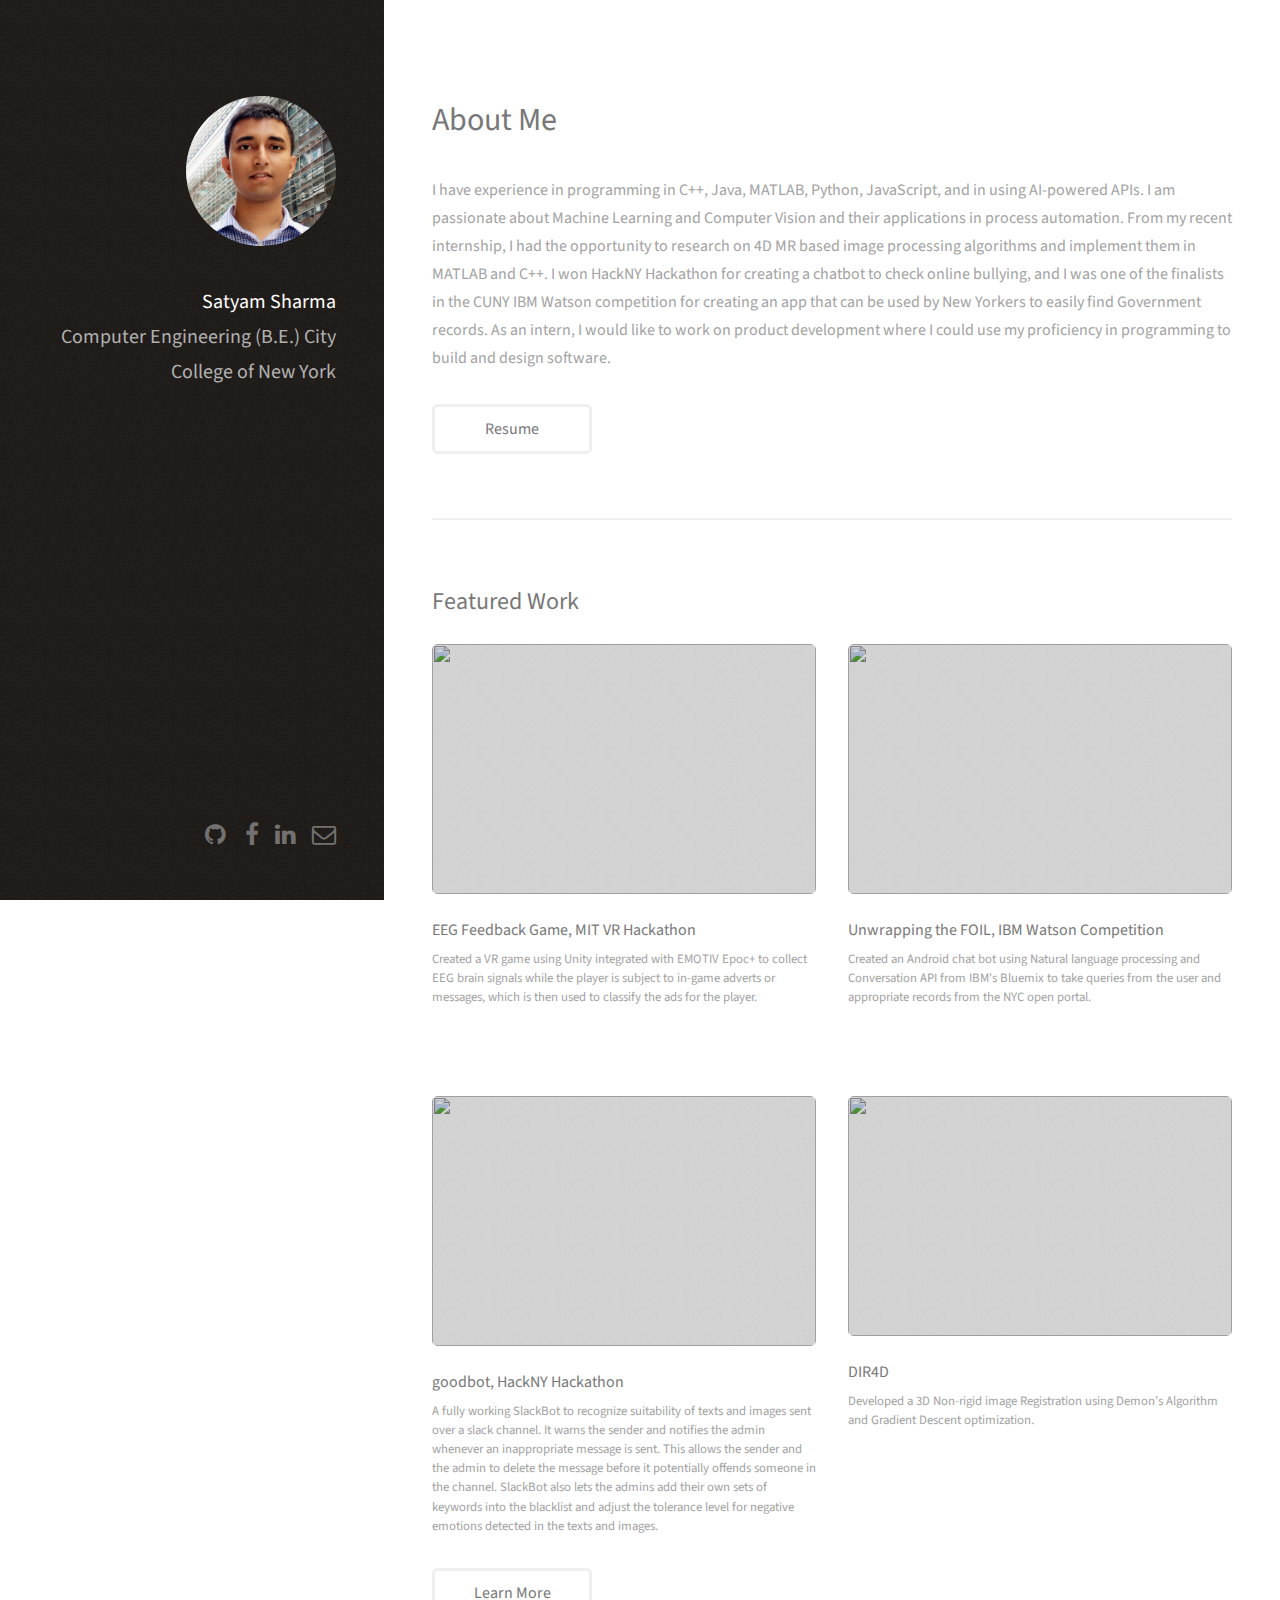
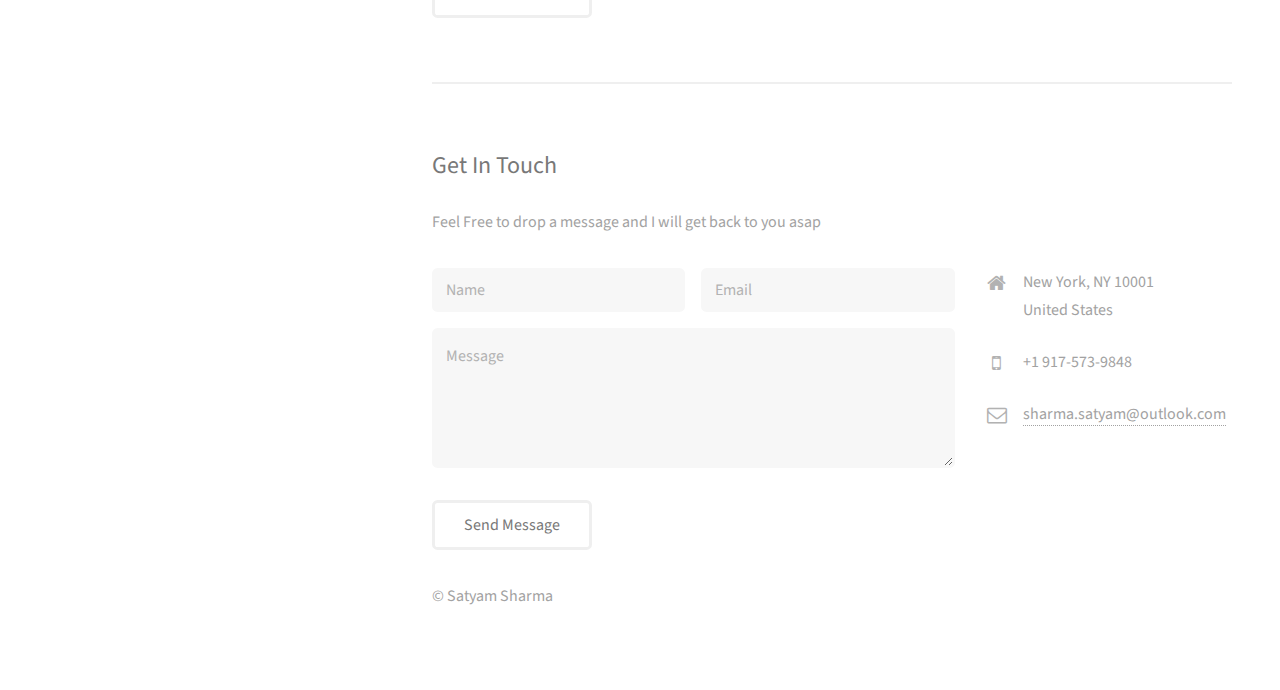
==== commit 1899a50f: "uncessary changes" ====
--- a/index.html
+++ b/index.html
@@ -33,7 +33,7 @@
 						<header class="major">
 							<h2>About Me</h2>
 						</header>
-						<p>I have experience in programming in C++, Java, MATLAB, Python, JavaScript, and in using AI-powered APIs. I am passionate about Machine Learning and Computer Vision and their applications in process automation. From my recent internship, I had the opportunity to research on 4D MR based image processing algorithms and implement them in MATLAB and C++. I won HackNY Hackathon for creating a chatbot to check online harassment, and I was one of the finalists in the CUNY IBM Watson competition for creating an app that can be used by New Yorkers to easily find Government records. As an intern, I would like to work on product development where I could use my proficiency in programming to build and design software.</p>
+						<p>I have experience in programming in C++, Java, MATLAB, Python, JavaScript, and in using AI-powered APIs. I am passionate about Machine Learning and Computer Vision and their applications in process automation. From my recent internship, I had the opportunity to research on 4D MR based image processing algorithms and implement them in MATLAB and C++. I won HackNY Hackathon for creating a chatbot to check online bullying, and I was one of the finalists in the CUNY IBM Watson competition for creating an app that can be used by New Yorkers to easily find Government records. As an intern, I would like to work on product development where I could use my proficiency in programming to build and design software.</p>
 						<ul class="actions">
 							<li><a href="https://drive.google.com/open?id=0B1ZJjN42KtjSMlp6Q01UbFJzZDg" class="button">Resume</a></li>
 						</ul>
@@ -41,30 +41,31 @@
 
 				<!-- Two -->
 					<section id="two">
-						<h2>Featured Work   (under development)</h2>
+						<h2>Featured Work</h2>
 						<div class="row">
 							<article class="6u 12u$(xsmall) work-item">
-								<a href="images/fulls/01.gif" class="image fit thumb"><img src="images/thumbs/01.gif" alt="" /></a>
-								<h3>Project_1</h3>
-								<p>About Project_1</p>
+								<a href="images/fulls/MIT_VR.gif" class="image fit thumb"><img src="images/thumbs/MIT_VR.gif" height="250" alt="" /></a>
+								<h3>EEG Feedback Game, MIT VR Hackathon</h3>
+								<p>Created a VR game using Unity integrated with EMOTIV Epoc+ to collect EEG brain signals while the player is subject to in-game adverts or messages, which is then used to classify the ads for the player.</p>
 							</article>
 							<article class="6u$ 12u$(xsmall) work-item">
-								<a href="images/fulls/01.gif" class="image fit thumb"><img src="images/thumbs/01.gif" alt="" /></a>
-								<h3>Project_2</h3>
-								<p>About Project_2</p>
+								<a href="images/fulls/CUNY_IBM.gif" class="image fit thumb"><img src="images/thumbs/CUNY_IBM.gif" height="250" alt="" /></a>
+								<h3>Unwrapping the FOIL, IBM Watson Competition</h3>
+								<p>Created an Android chat bot using Natural language processing and Conversation API from IBM's Bluemix to take queries from the user and appropriate records from the NYC open portal.</p>
 							</article>
+							<br><br><br>
 							<article class="6u 12u$(xsmall) work-item">
-								<a href="images/fulls/01.gif" class="image fit thumb"><img src="images/thumbs/01.gif" alt="" /></a>
-								<h3>Project_3</h3>
-								<p>About Project_3</p>
+								<a href="images/fulls/goodbot.png" class="image fit thumb"><img src="images/thumbs/goodbot.png" height="250" alt="" /></a>
+								<h3>goodbot, HackNY Hackathon</h3>
+								<p>A fully working SlackBot to recognize suitability of texts and images sent over a slack channel. It warns the sender and notifies the admin whenever an inappropriate message is sent. This allows the sender and the admin to delete the message before it potentially offends someone in the channel. SlackBot also lets the admins add their own sets of keywords into the blacklist and adjust the tolerance level for negative emotions detected in the texts and images.</p>
 							</article>
 							<article class="6u$ 12u$(xsmall) work-item">
-								<a href="images/fulls/01.gif" class="image fit thumb"><img src="images/thumbs/01.gif" alt="" /></a>
-								<h3>Project_4</h3>
-								<p>About Project_4</p>
+								<a href="images/fulls/DIR.png" class="image fit thumb"><img src="images/thumbs/DIR.png" height="240" alt="" /></a>
+								<h3>DIR4D</h3>
+								<p>Developed a 3D Non-rigid image Registration using Demon’s Algorithm and Gradient Descent optimization.</p>
 						</div>
 						<ul class="actions">
-							<li><a href="#" class="button">Learn More</a></li>
+							<li><a href="https://www.linkedin.com/in/heysatyam/" class="button">Learn More</a></li>
 						</ul>
 					</section>
 
@@ -104,8 +105,9 @@
 							</div>
 						</div>
 					</section>
-
+					<p>&copy; Satyam Sharma</p>
 			</div>
+			
 
 		<!-- Footer -->
 			<footer id="footer">
@@ -116,11 +118,12 @@
 						<li><a href="https://www.linkedin.com/in/heysatyam/" class="icon fa-linkedin"><span class="label">LinkedIn</span></a>
 						<li><a href="mailto: sharma.satyam@outlook.com" class="icon fa-envelope-o"><span class="label">Email</span></a></li>
 					</ul>
-					<ul class="copyright">
-						<!--<li>&copy; Satyam</li><li>Design: <a href="">HTML5</a></li>-->
-					</ul>
+
+
 				</div>
-			</footer>
+			</footer>		
+
+								
 
 		<!-- Scripts -->
 			<script src="assets/js/jquery.min.js"></script>
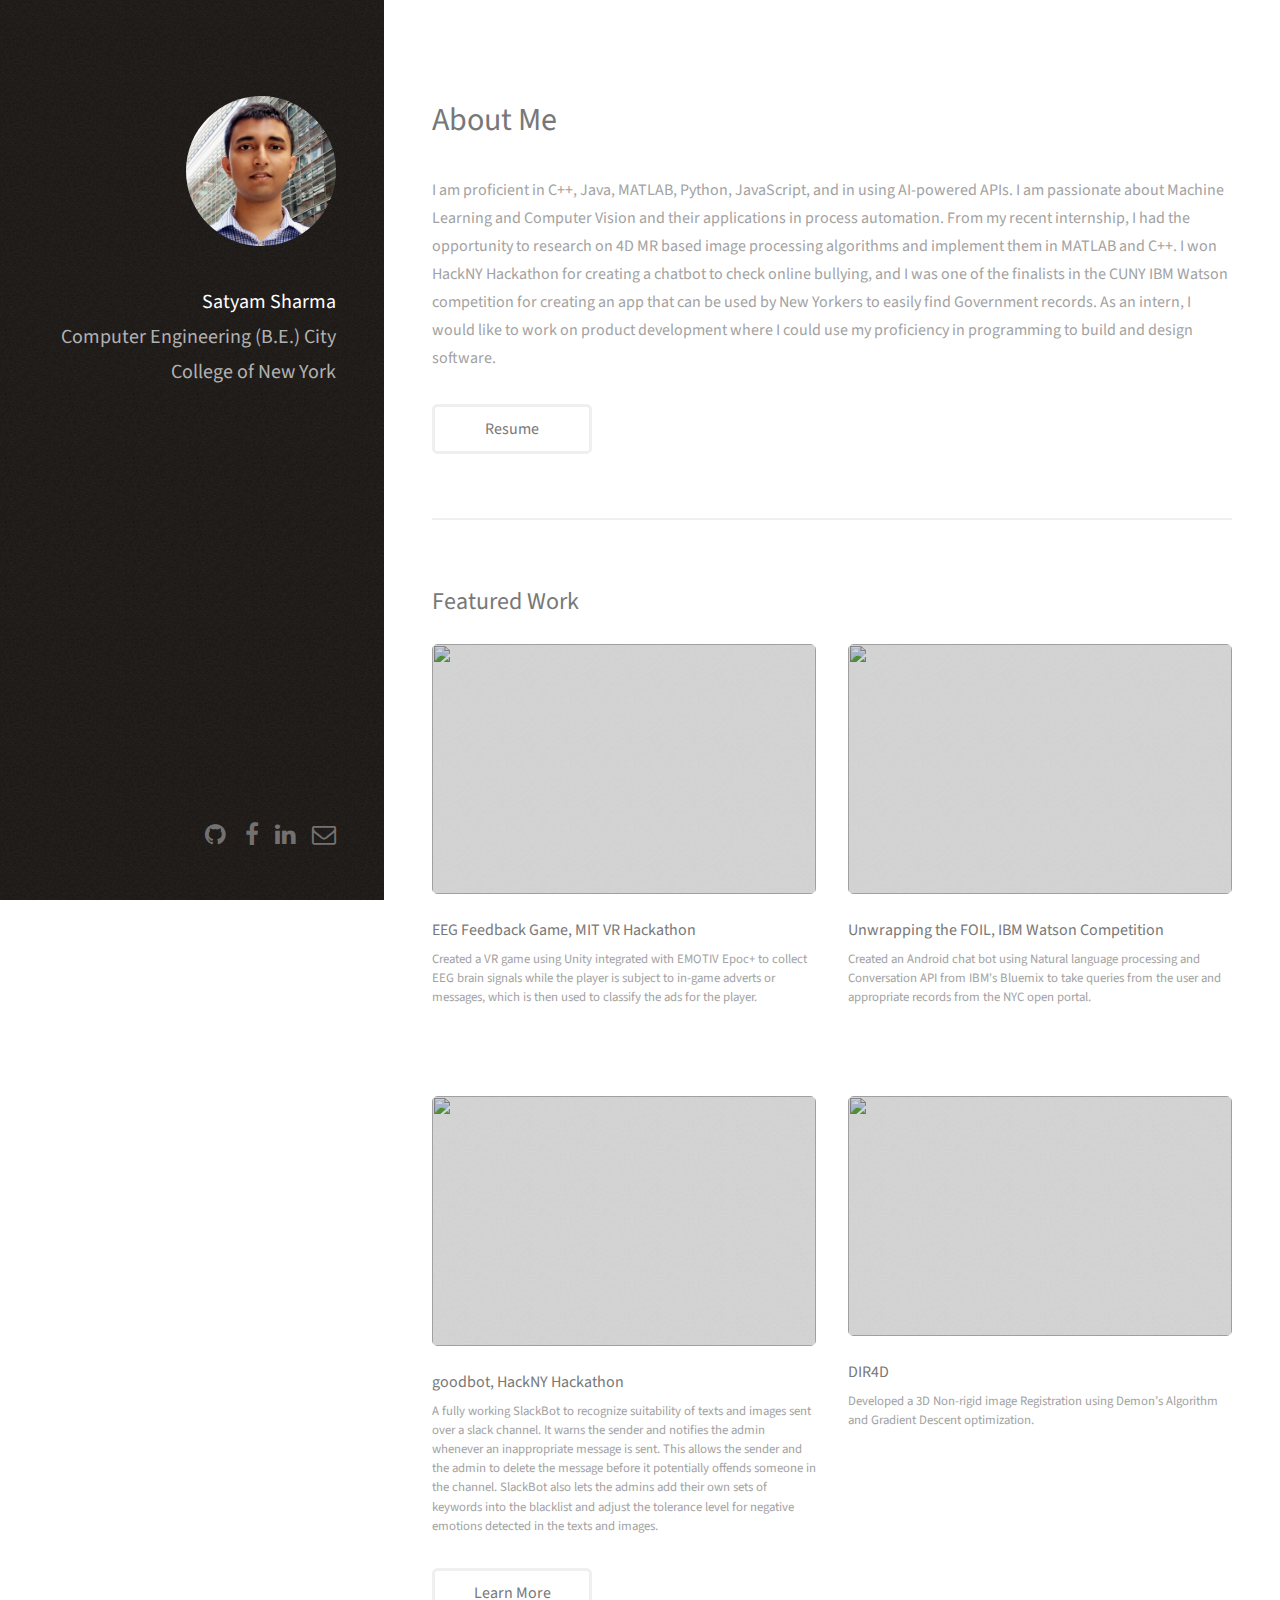
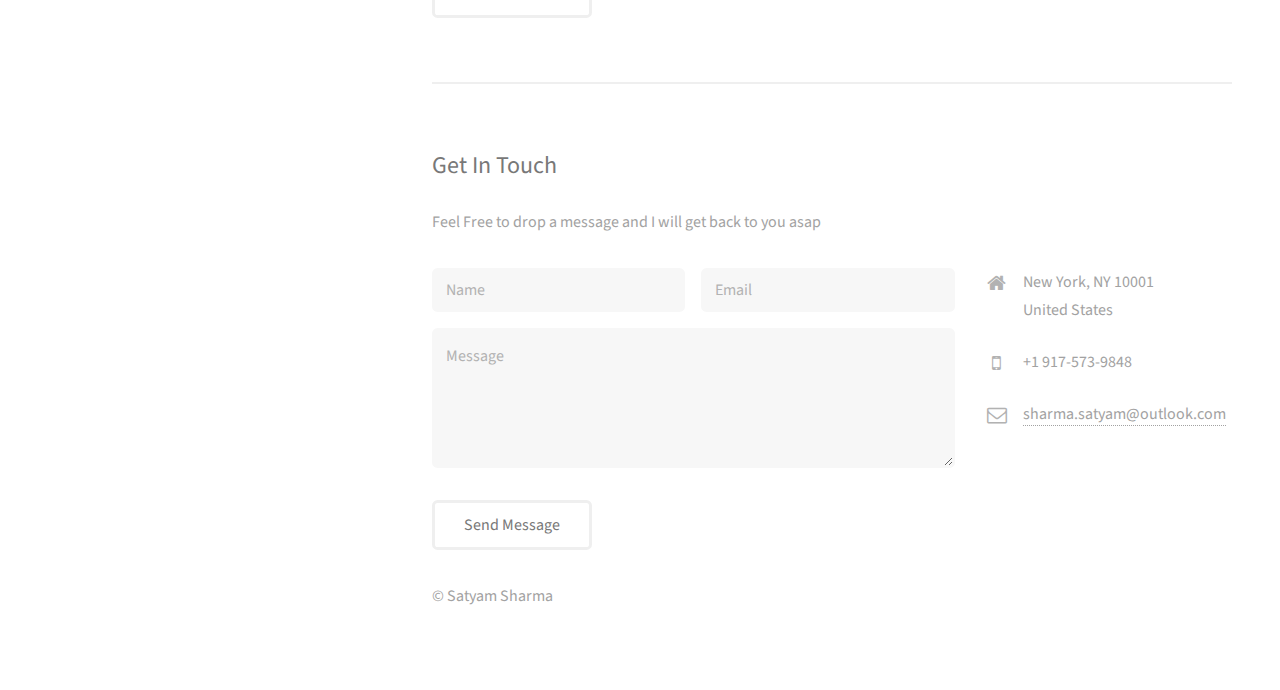
==== commit e4c2862e: "proficient" ====
--- a/index.html
+++ b/index.html
@@ -33,7 +33,7 @@
 						<header class="major">
 							<h2>About Me</h2>
 						</header>
-						<p>I have experience in programming in C++, Java, MATLAB, Python, JavaScript, and in using AI-powered APIs. I am passionate about Machine Learning and Computer Vision and their applications in process automation. From my recent internship, I had the opportunity to research on 4D MR based image processing algorithms and implement them in MATLAB and C++. I won HackNY Hackathon for creating a chatbot to check online bullying, and I was one of the finalists in the CUNY IBM Watson competition for creating an app that can be used by New Yorkers to easily find Government records. As an intern, I would like to work on product development where I could use my proficiency in programming to build and design software.</p>
+						<p>I am proficient in C++, Java, MATLAB, Python, JavaScript, and in using AI-powered APIs. I am passionate about Machine Learning and Computer Vision and their applications in process automation. From my recent internship, I had the opportunity to research on 4D MR based image processing algorithms and implement them in MATLAB and C++. I won HackNY Hackathon for creating a chatbot to check online bullying, and I was one of the finalists in the CUNY IBM Watson competition for creating an app that can be used by New Yorkers to easily find Government records. As an intern, I would like to work on product development where I could use my proficiency in programming to build and design software.</p>
 						<ul class="actions">
 							<li><a href="https://drive.google.com/open?id=0B1ZJjN42KtjSMlp6Q01UbFJzZDg" class="button">Resume</a></li>
 						</ul>
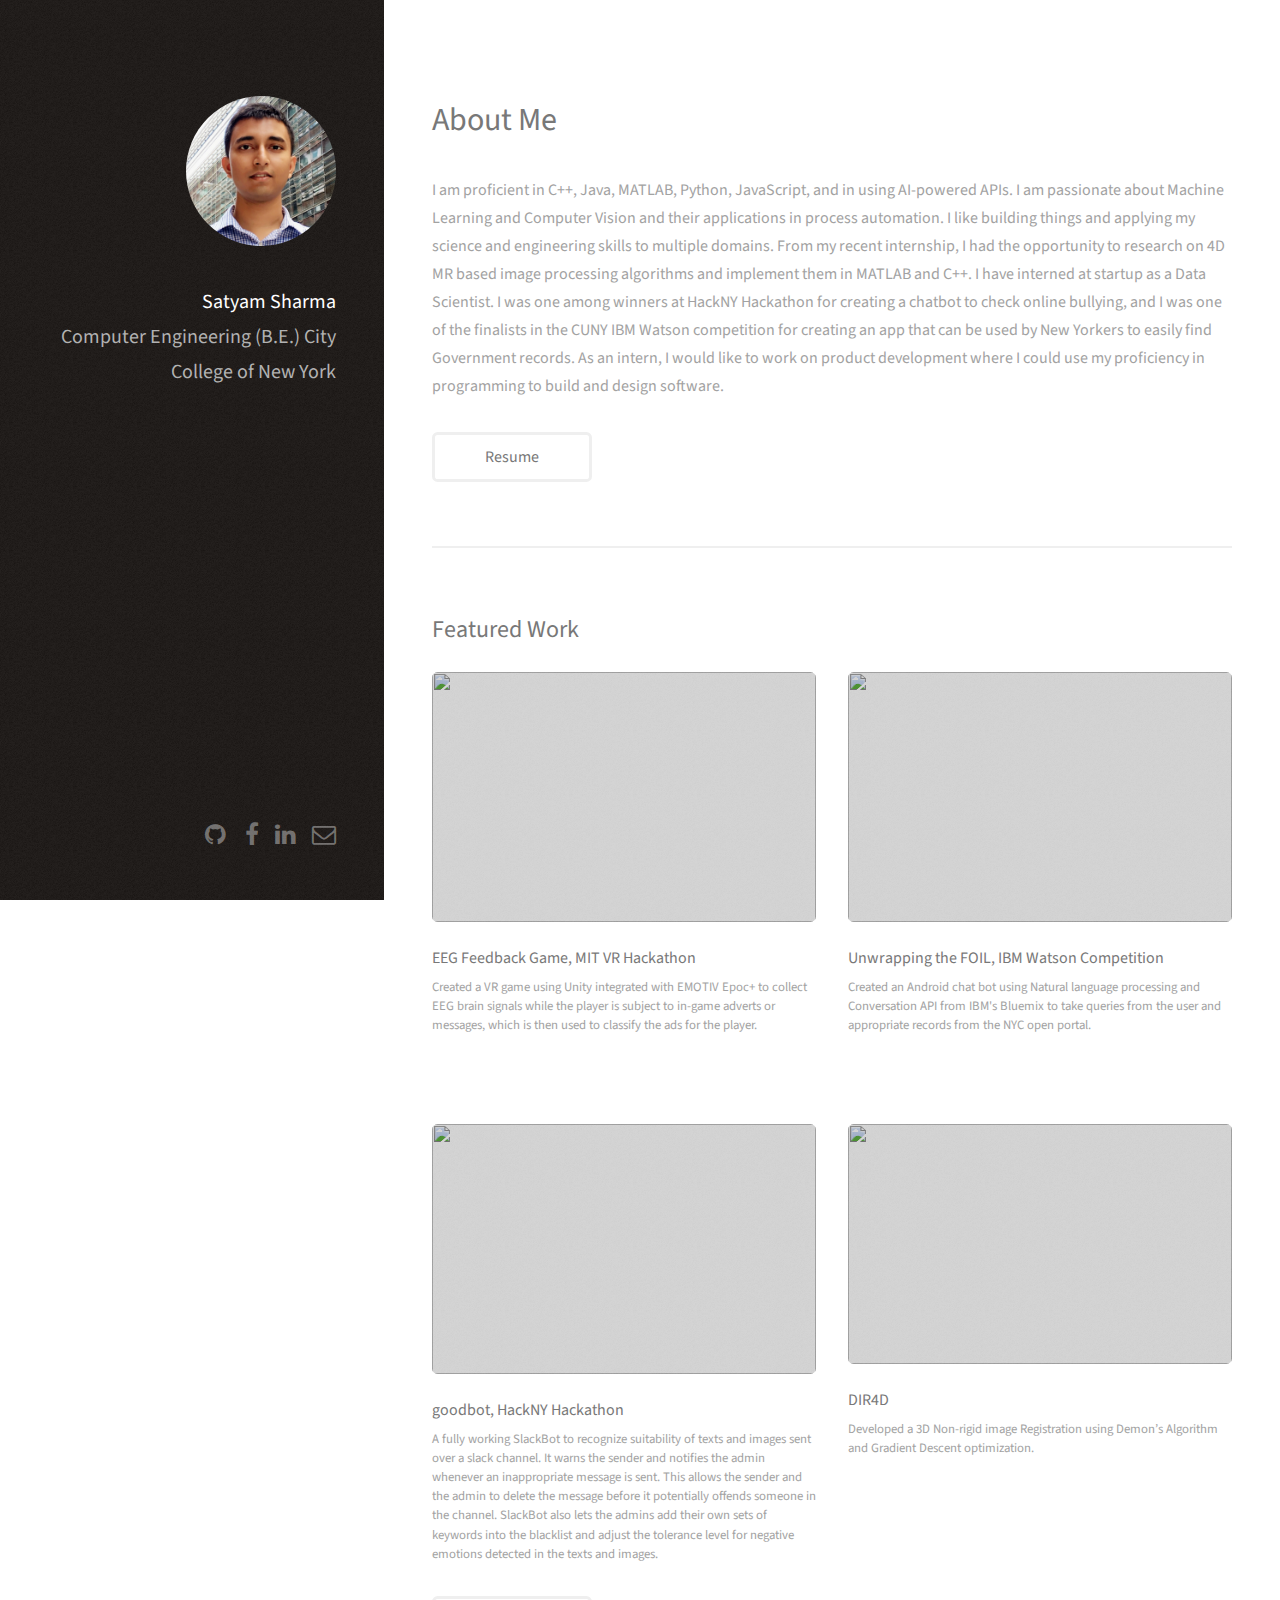
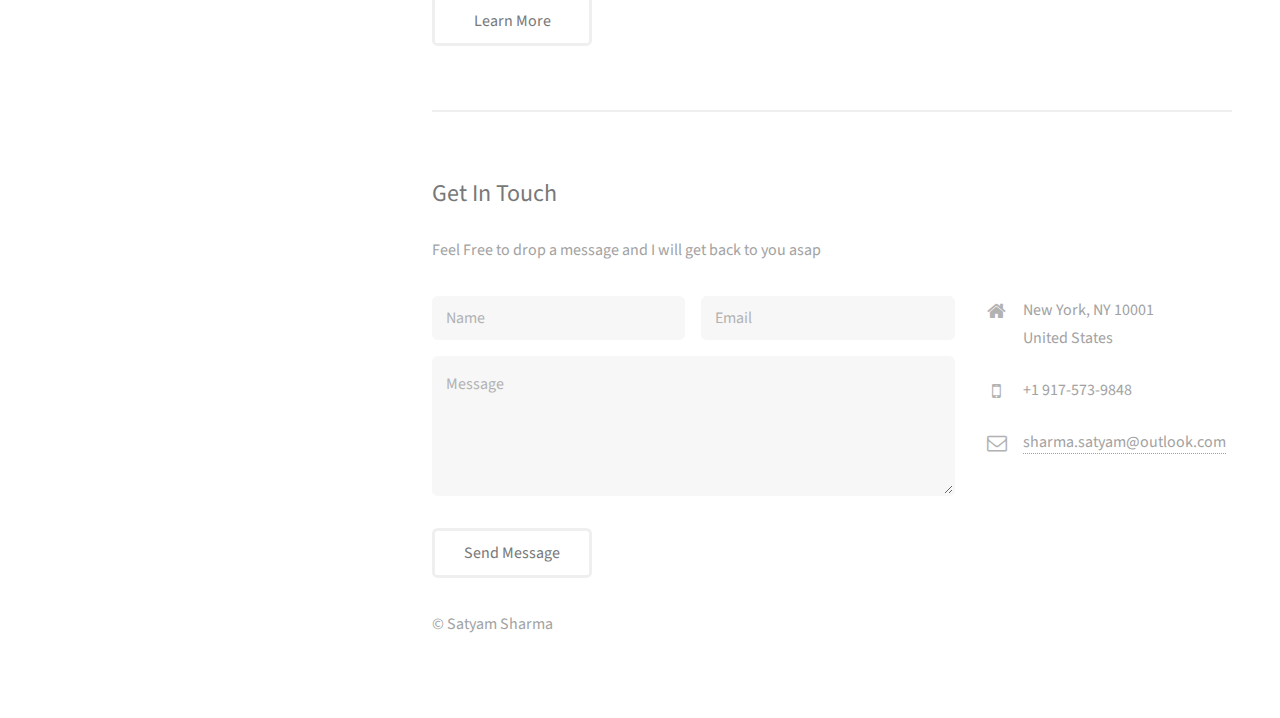
==== commit 9eeb948e: "text edit" ====
--- a/index.html
+++ b/index.html
@@ -33,7 +33,7 @@
 						<header class="major">
 							<h2>About Me</h2>
 						</header>
-						<p>I am proficient in C++, Java, MATLAB, Python, JavaScript, and in using AI-powered APIs. I am passionate about Machine Learning and Computer Vision and their applications in process automation. From my recent internship, I had the opportunity to research on 4D MR based image processing algorithms and implement them in MATLAB and C++. I won HackNY Hackathon for creating a chatbot to check online bullying, and I was one of the finalists in the CUNY IBM Watson competition for creating an app that can be used by New Yorkers to easily find Government records. As an intern, I would like to work on product development where I could use my proficiency in programming to build and design software.</p>
+						<p>I am proficient in C++, Java, MATLAB, Python, JavaScript, and in using AI-powered APIs. I am passionate about Machine Learning and Computer Vision and their applications in process automation. I like building things and applying my science and engineering skills to multiple domains. From my recent internship, I had the opportunity to research on 4D MR based image processing algorithms and implement them in MATLAB and C++. I have interned at startup as a Data Scientist. I was one among winners at HackNY Hackathon for creating a chatbot to check online bullying, and I was one of the finalists in the CUNY IBM Watson competition for creating an app that can be used by New Yorkers to easily find Government records. As an intern, I would like to work on product development where I could use my proficiency in programming to build and design software.</p>
 						<ul class="actions">
 							<li><a href="https://drive.google.com/open?id=0B1ZJjN42KtjSMlp6Q01UbFJzZDg" class="button">Resume</a></li>
 						</ul>
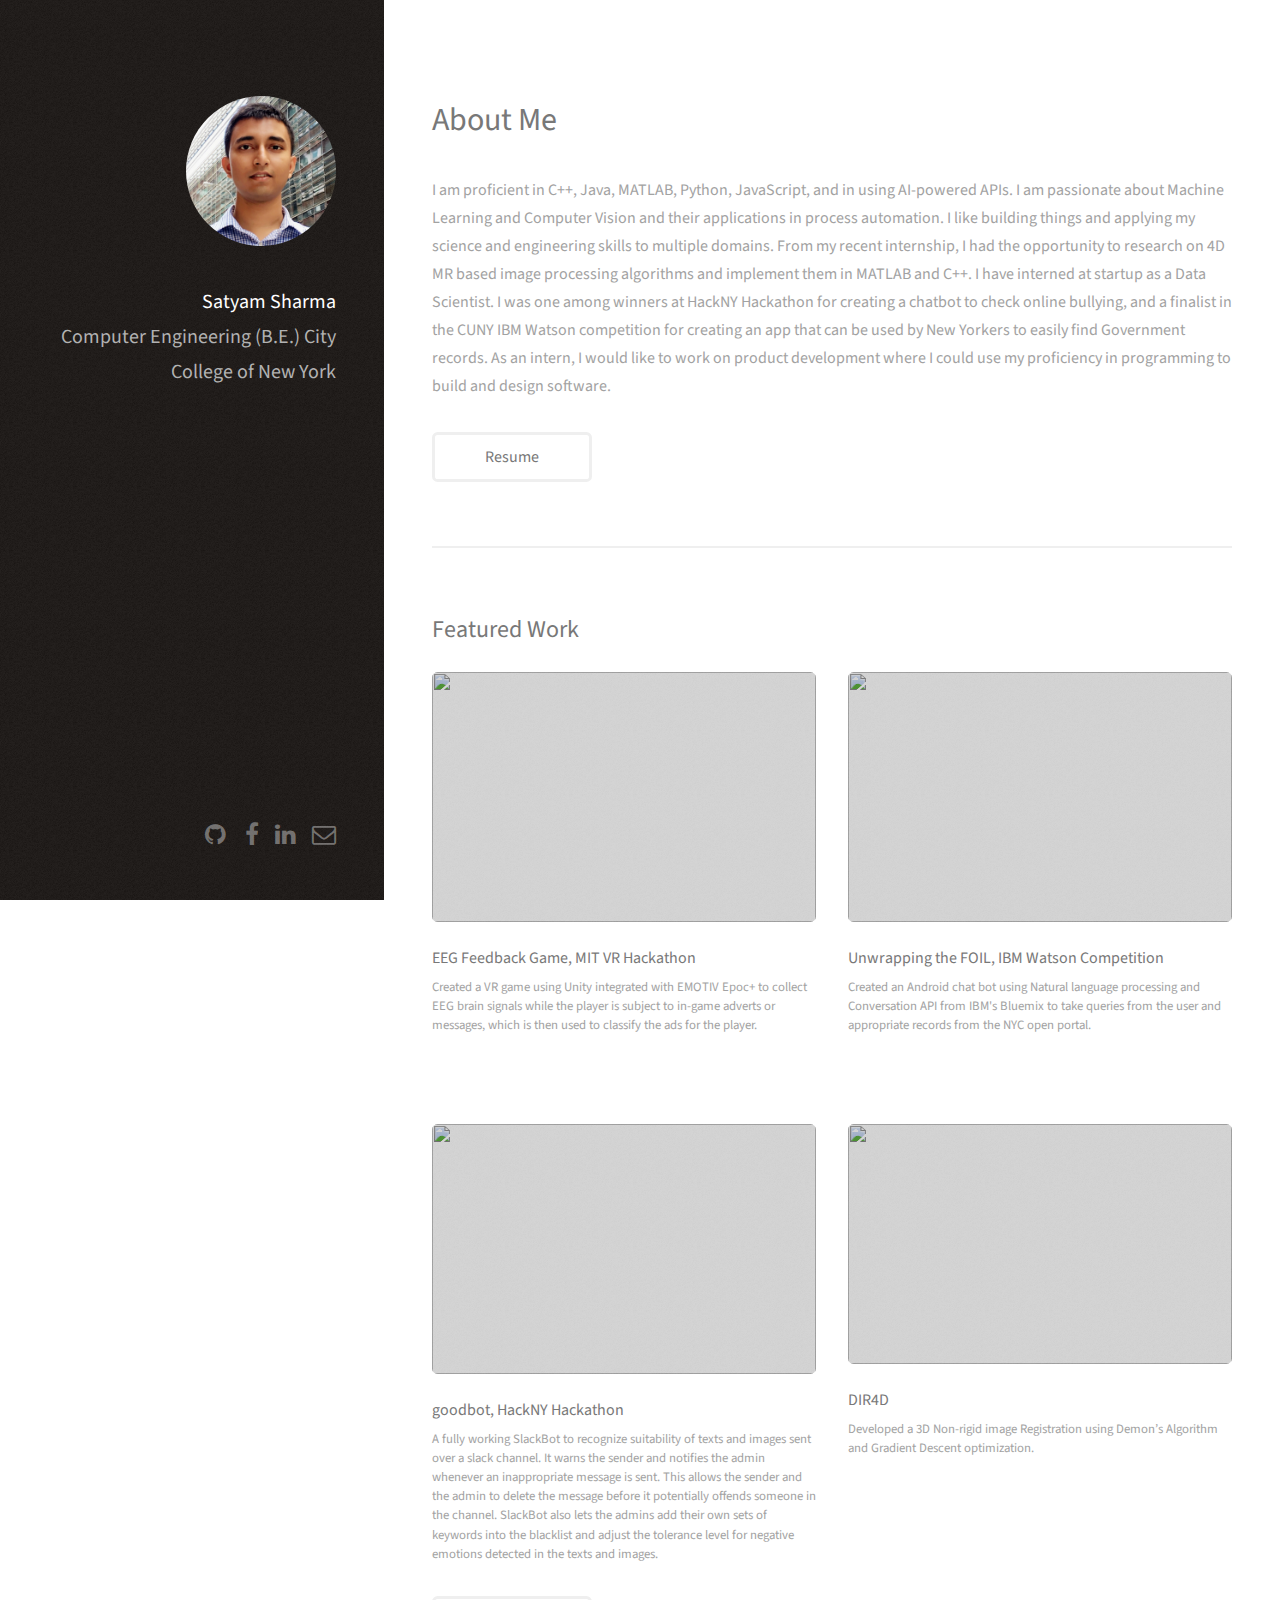
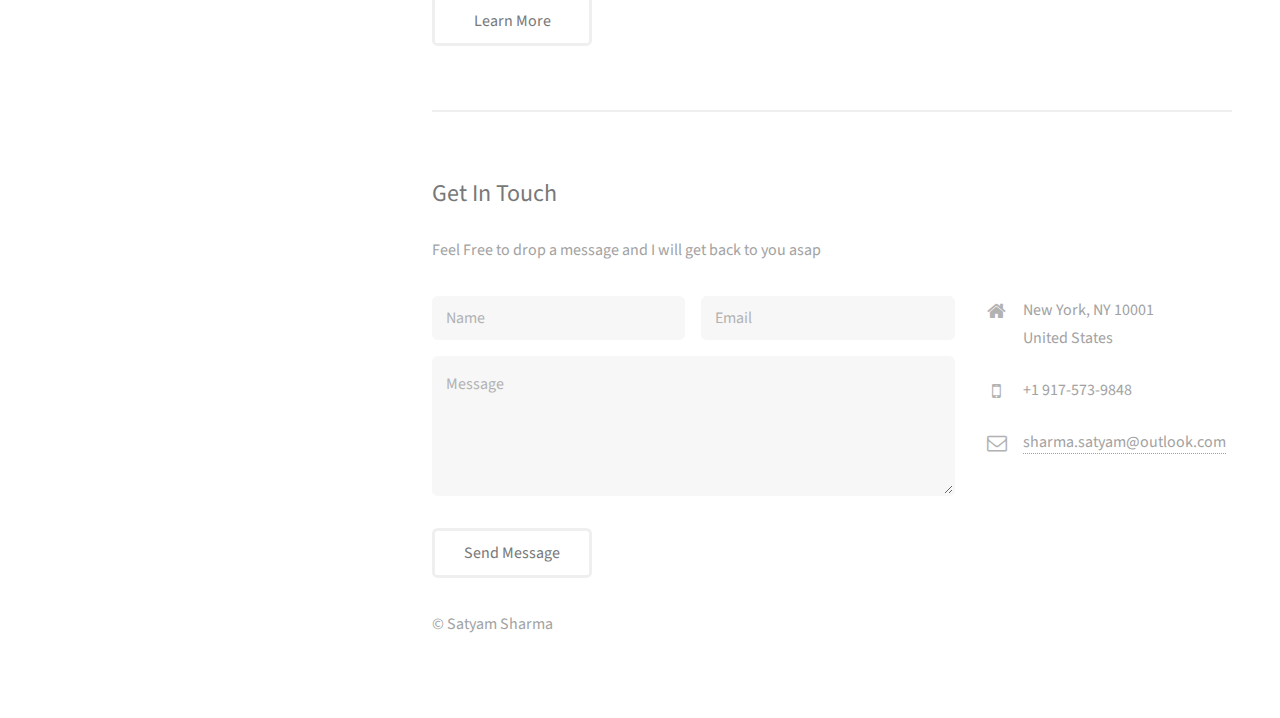
==== commit ff798f88: "text edit" ====
--- a/index.html
+++ b/index.html
@@ -33,7 +33,7 @@
 						<header class="major">
 							<h2>About Me</h2>
 						</header>
-						<p>I am proficient in C++, Java, MATLAB, Python, JavaScript, and in using AI-powered APIs. I am passionate about Machine Learning and Computer Vision and their applications in process automation. I like building things and applying my science and engineering skills to multiple domains. From my recent internship, I had the opportunity to research on 4D MR based image processing algorithms and implement them in MATLAB and C++. I have interned at startup as a Data Scientist. I was one among winners at HackNY Hackathon for creating a chatbot to check online bullying, and I was one of the finalists in the CUNY IBM Watson competition for creating an app that can be used by New Yorkers to easily find Government records. As an intern, I would like to work on product development where I could use my proficiency in programming to build and design software.</p>
+						<p>I am proficient in C++, Java, MATLAB, Python, JavaScript, and in using AI-powered APIs. I am passionate about Machine Learning and Computer Vision and their applications in process automation. I like building things and applying my science and engineering skills to multiple domains. From my recent internship, I had the opportunity to research on 4D MR based image processing algorithms and implement them in MATLAB and C++. I have interned at startup as a Data Scientist. I was one among winners at HackNY Hackathon for creating a chatbot to check online bullying, and a finalist in the CUNY IBM Watson competition for creating an app that can be used by New Yorkers to easily find Government records. As an intern, I would like to work on product development where I could use my proficiency in programming to build and design software.</p>
 						<ul class="actions">
 							<li><a href="https://drive.google.com/open?id=0B1ZJjN42KtjSMlp6Q01UbFJzZDg" class="button">Resume</a></li>
 						</ul>
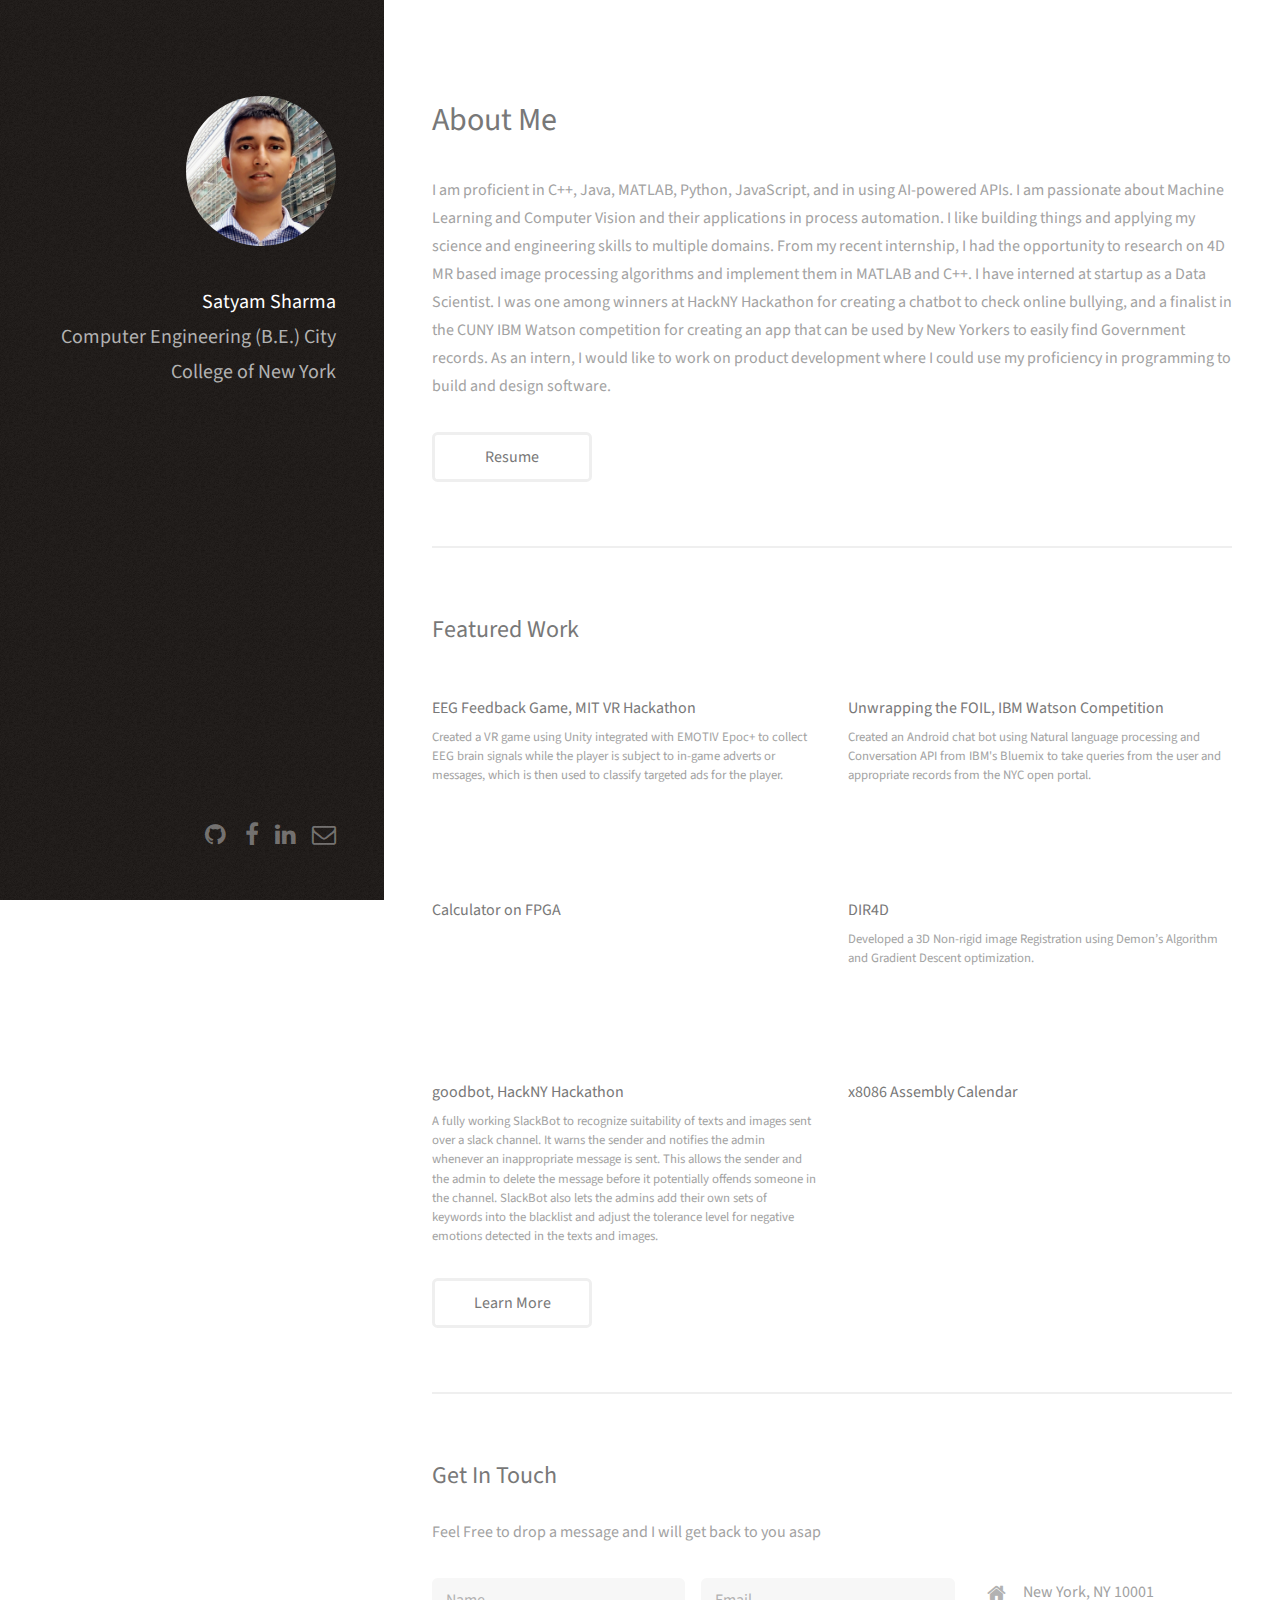
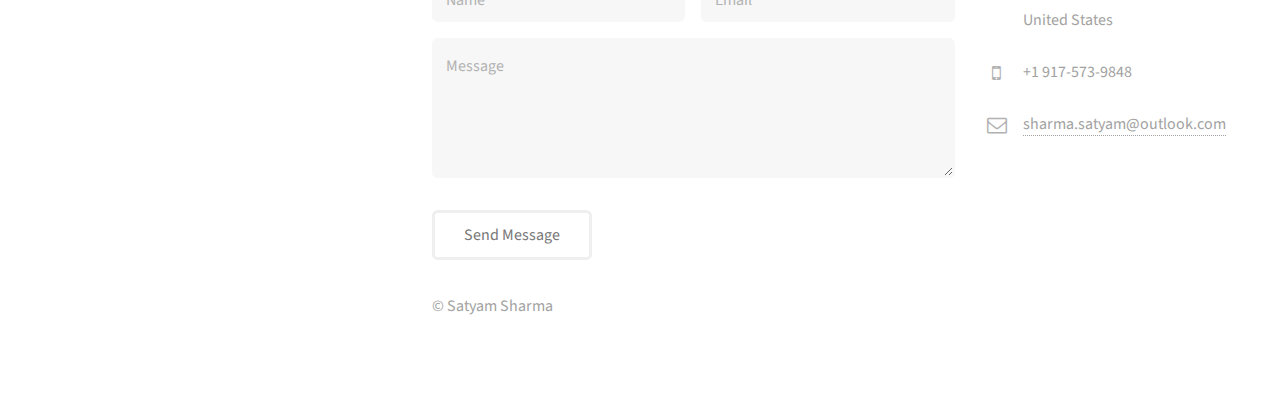
==== commit d0ecd76b: "loading bar" ====
--- a/index.html
+++ b/index.html
@@ -2,6 +2,7 @@
 <html>
 	<head>
 		<title>Satyam Sharma</title>
+		<script src="assets/js/pace.min.js"></script>
 
 		<meta name="viewport" content="width=device-width, initial-scale=1, shrink-to-fit=no">
 		<meta name="description" content="Portfolio Website">
@@ -44,25 +45,38 @@
 						<h2>Featured Work</h2>
 						<div class="row">
 							<article class="6u 12u$(xsmall) work-item">
-								<a href="images/fulls/MIT_VR.gif" class="image fit thumb"><img src="images/thumbs/MIT_VR.gif" height="250" alt="" /></a>
+								<a href="images/fulls/MIT_VR.gif" class="image fit thumb"><img src="images/thumbs/MIT_VR.gif"  alt="" /></a>
 								<h3>EEG Feedback Game, MIT VR Hackathon</h3>
-								<p>Created a VR game using Unity integrated with EMOTIV Epoc+ to collect EEG brain signals while the player is subject to in-game adverts or messages, which is then used to classify the ads for the player.</p>
+								<p>Created a VR game using Unity integrated with EMOTIV Epoc+ to collect EEG brain signals while the player is subject to in-game adverts or messages, which is then used to classify targeted ads for the player.</p>
 							</article>
 							<article class="6u$ 12u$(xsmall) work-item">
-								<a href="images/fulls/CUNY_IBM.gif" class="image fit thumb"><img src="images/thumbs/CUNY_IBM.gif" height="250" alt="" /></a>
+								<a href="images/fulls/CUNY_IBM.gif" class="image fit thumb"><img src="images/thumbs/CUNY_IBM.gif"  alt="" /></a>
 								<h3>Unwrapping the FOIL, IBM Watson Competition</h3>
 								<p>Created an Android chat bot using Natural language processing and Conversation API from IBM's Bluemix to take queries from the user and appropriate records from the NYC open portal.</p>
 							</article>
 							<br><br><br>
 							<article class="6u 12u$(xsmall) work-item">
-								<a href="images/fulls/goodbot.png" class="image fit thumb"><img src="images/thumbs/goodbot.png" height="250" alt="" /></a>
+								<a href="images/fulls/VHDL_calculator_opcode.gif" class="image fit thumb"><img src="images/thumbs/VHDL_calculator_opcode.gif" alt="" /></a>
+								<h3>Calculator on FPGA</h3>
+								<p> </p>
+							</article>
+							<article class="6u$ 12u$(xsmall) work-item">
+								<a href="images/fulls/DIR.png" class="image fit thumb"><img src="images/thumbs/DIR.png"  alt="" /></a>
+								<h3>DIR4D</h3>
+								<p>Developed a 3D Non-rigid image Registration using Demon’s Algorithm and Gradient Descent optimization.</p>
+							</article>
+							<br><br><br>
+							<article class="6u 12u$(xsmall) work-item">
+								<a href="images/fulls/goodbot.png" class="image fit thumb"><img src="images/thumbs/goodbot.png"  alt="" /></a>
 								<h3>goodbot, HackNY Hackathon</h3>
 								<p>A fully working SlackBot to recognize suitability of texts and images sent over a slack channel. It warns the sender and notifies the admin whenever an inappropriate message is sent. This allows the sender and the admin to delete the message before it potentially offends someone in the channel. SlackBot also lets the admins add their own sets of keywords into the blacklist and adjust the tolerance level for negative emotions detected in the texts and images.</p>
 							</article>
 							<article class="6u$ 12u$(xsmall) work-item">
-								<a href="images/fulls/DIR.png" class="image fit thumb"><img src="images/thumbs/DIR.png" height="240" alt="" /></a>
-								<h3>DIR4D</h3>
-								<p>Developed a 3D Non-rigid image Registration using Demon’s Algorithm and Gradient Descent optimization.</p>
+								<a href="images/fulls/x8086_Calendar.gif" class="image fit thumb"><img src="images/thumbs/x8086_Calendar.gif"  alt="" /></a>
+								<h3>x8086 Assembly Calendar</h3>
+								<p> </p>
+							</article>
+							
 						</div>
 						<ul class="actions">
 							<li><a href="https://www.linkedin.com/in/heysatyam/" class="button">Learn More</a></li>
@@ -133,5 +147,6 @@
 			<!--[if lte IE 8]><script src="assets/js/ie/respond.min.js"></script><![endif]-->
 			<script src="assets/js/main.js"></script>
 
+
 	</body>
 </html>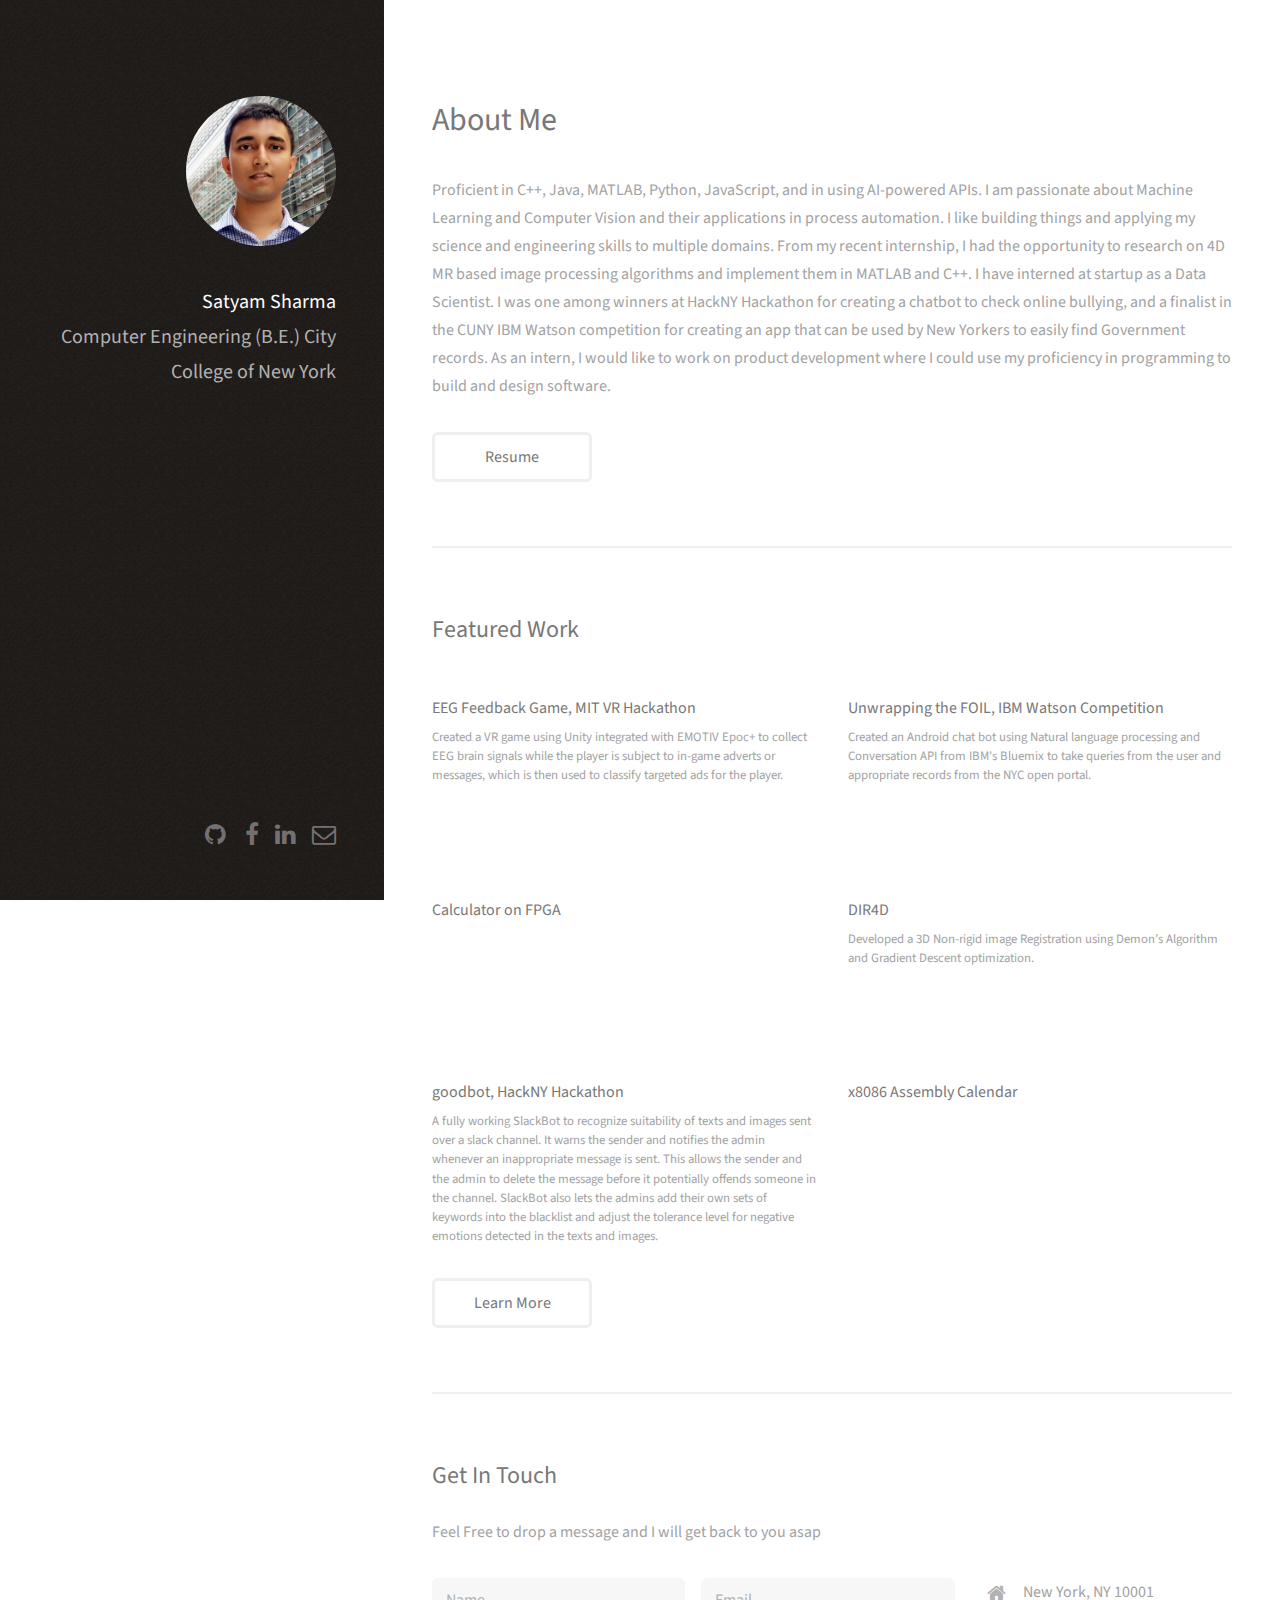
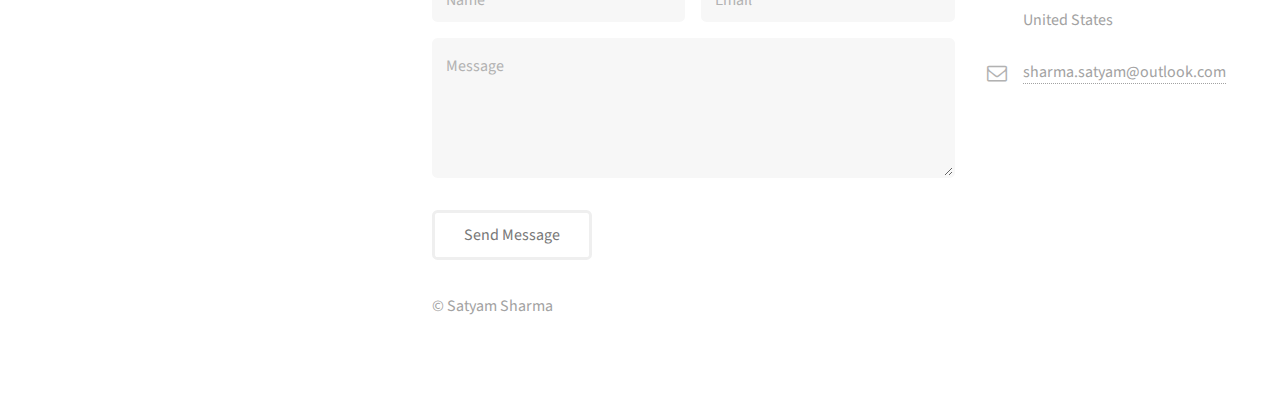
==== commit 706ac12a: "Update index.html" ====
--- a/index.html
+++ b/index.html
@@ -2,12 +2,10 @@
 <html>
 	<head>
 		<title>Satyam Sharma</title>
-		<script src="assets/js/pace.min.js"></script>
 
 		<meta name="viewport" content="width=device-width, initial-scale=1, shrink-to-fit=no">
 		<meta name="description" content="Portfolio Website">
 		<meta name="author" content="Satyam">
-		<link rel="icon" href="images/icon.png">
 
 		<meta charset="utf-8" />
 		<meta name="viewport" content="width=device-width, initial-scale=1" />
@@ -34,7 +32,7 @@
 						<header class="major">
 							<h2>About Me</h2>
 						</header>
-						<p>I am proficient in C++, Java, MATLAB, Python, JavaScript, and in using AI-powered APIs. I am passionate about Machine Learning and Computer Vision and their applications in process automation. I like building things and applying my science and engineering skills to multiple domains. From my recent internship, I had the opportunity to research on 4D MR based image processing algorithms and implement them in MATLAB and C++. I have interned at startup as a Data Scientist. I was one among winners at HackNY Hackathon for creating a chatbot to check online bullying, and a finalist in the CUNY IBM Watson competition for creating an app that can be used by New Yorkers to easily find Government records. As an intern, I would like to work on product development where I could use my proficiency in programming to build and design software.</p>
+						<p>Proficient in C++, Java, MATLAB, Python, JavaScript, and in using AI-powered APIs. I am passionate about Machine Learning and Computer Vision and their applications in process automation. I like building things and applying my science and engineering skills to multiple domains. From my recent internship, I had the opportunity to research on 4D MR based image processing algorithms and implement them in MATLAB and C++. I have interned at startup as a Data Scientist. I was one among winners at HackNY Hackathon for creating a chatbot to check online bullying, and a finalist in the CUNY IBM Watson competition for creating an app that can be used by New Yorkers to easily find Government records. As an intern, I would like to work on product development where I could use my proficiency in programming to build and design software.</p>
 						<ul class="actions">
 							<li><a href="https://drive.google.com/open?id=0B1ZJjN42KtjSMlp6Q01UbFJzZDg" class="button">Resume</a></li>
 						</ul>
@@ -108,10 +106,6 @@
 										United States
 									</li>
 									<li>
-										<h3 class="icon fa-mobile"><span class="label">Phone</span></h3>
-										+1  917-573-9848
-									</li>
-									<li>
 										<h3 class="icon fa-envelope-o"><span class="label">Email</span></h3>
 										<a href="#">sharma.satyam@outlook.com</a>
 									</li>
@@ -149,4 +143,4 @@
 
 
 	</body>
-</html>+</html>
